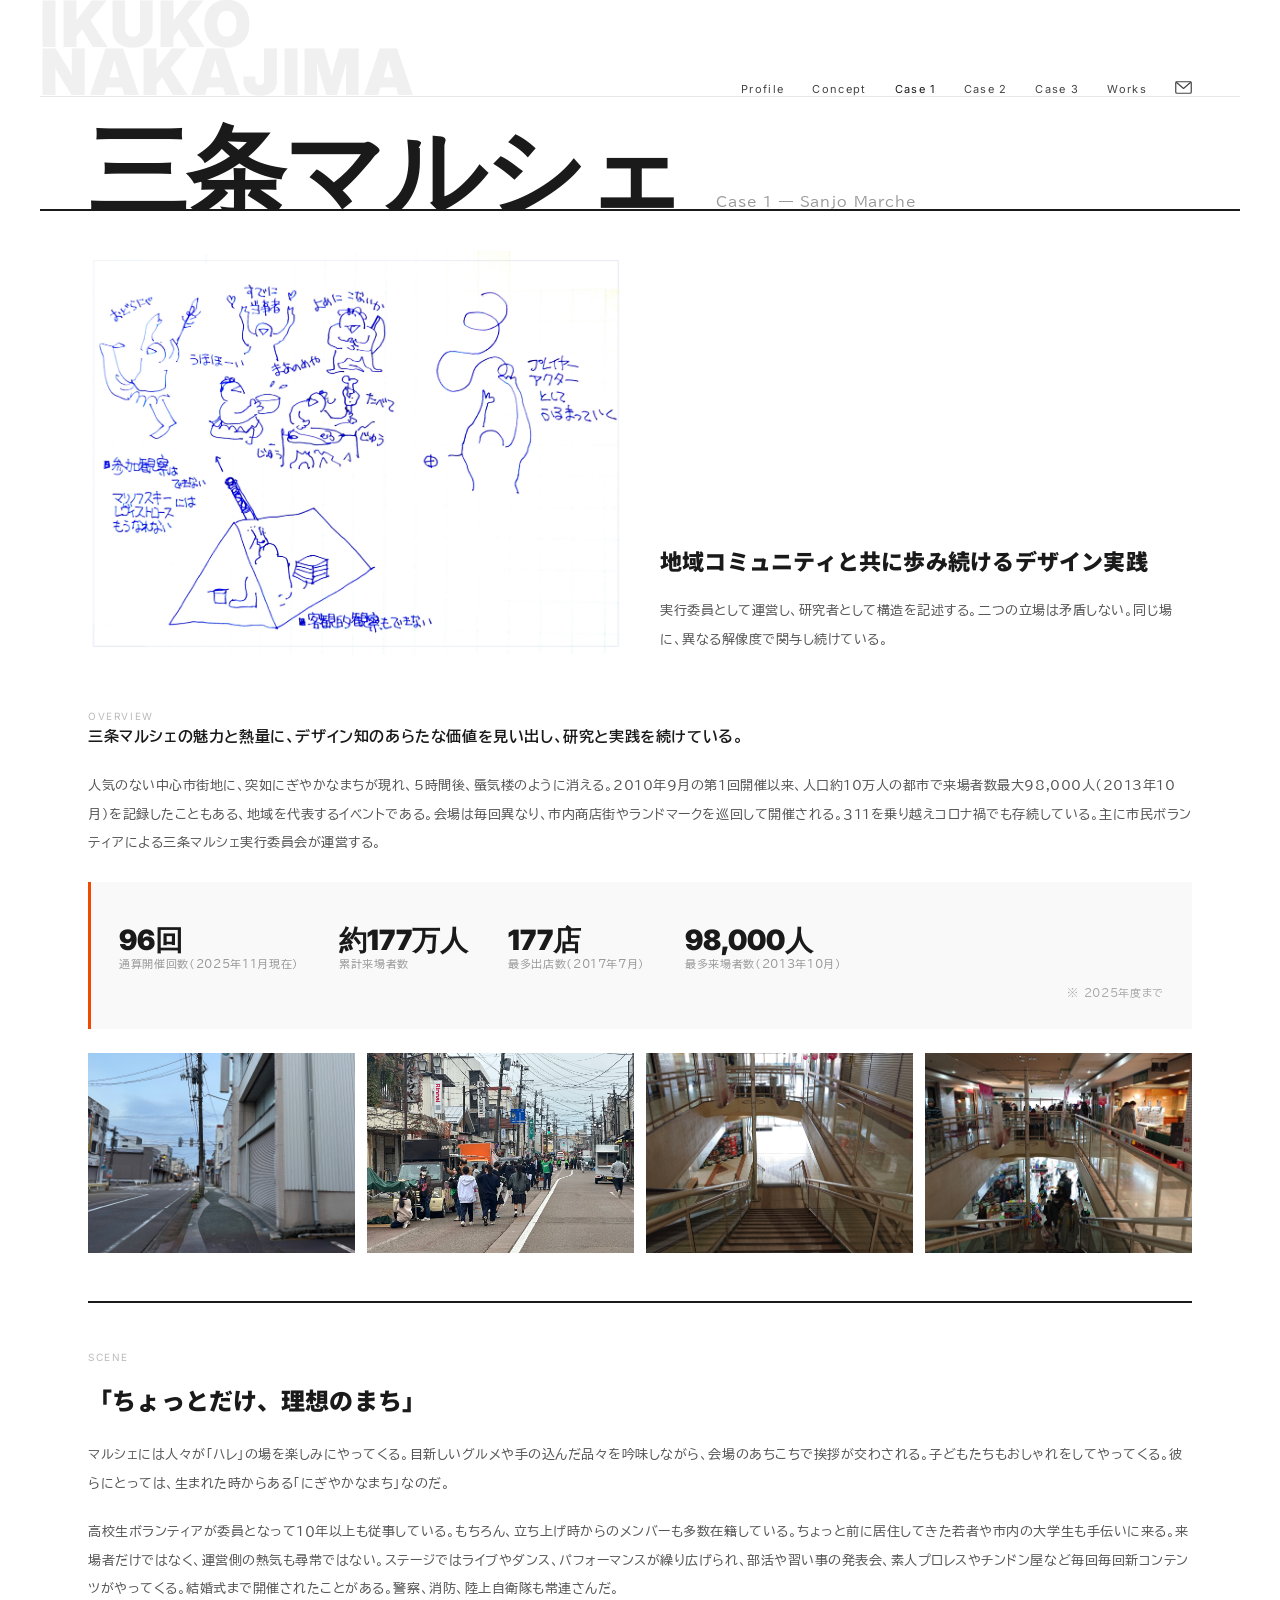
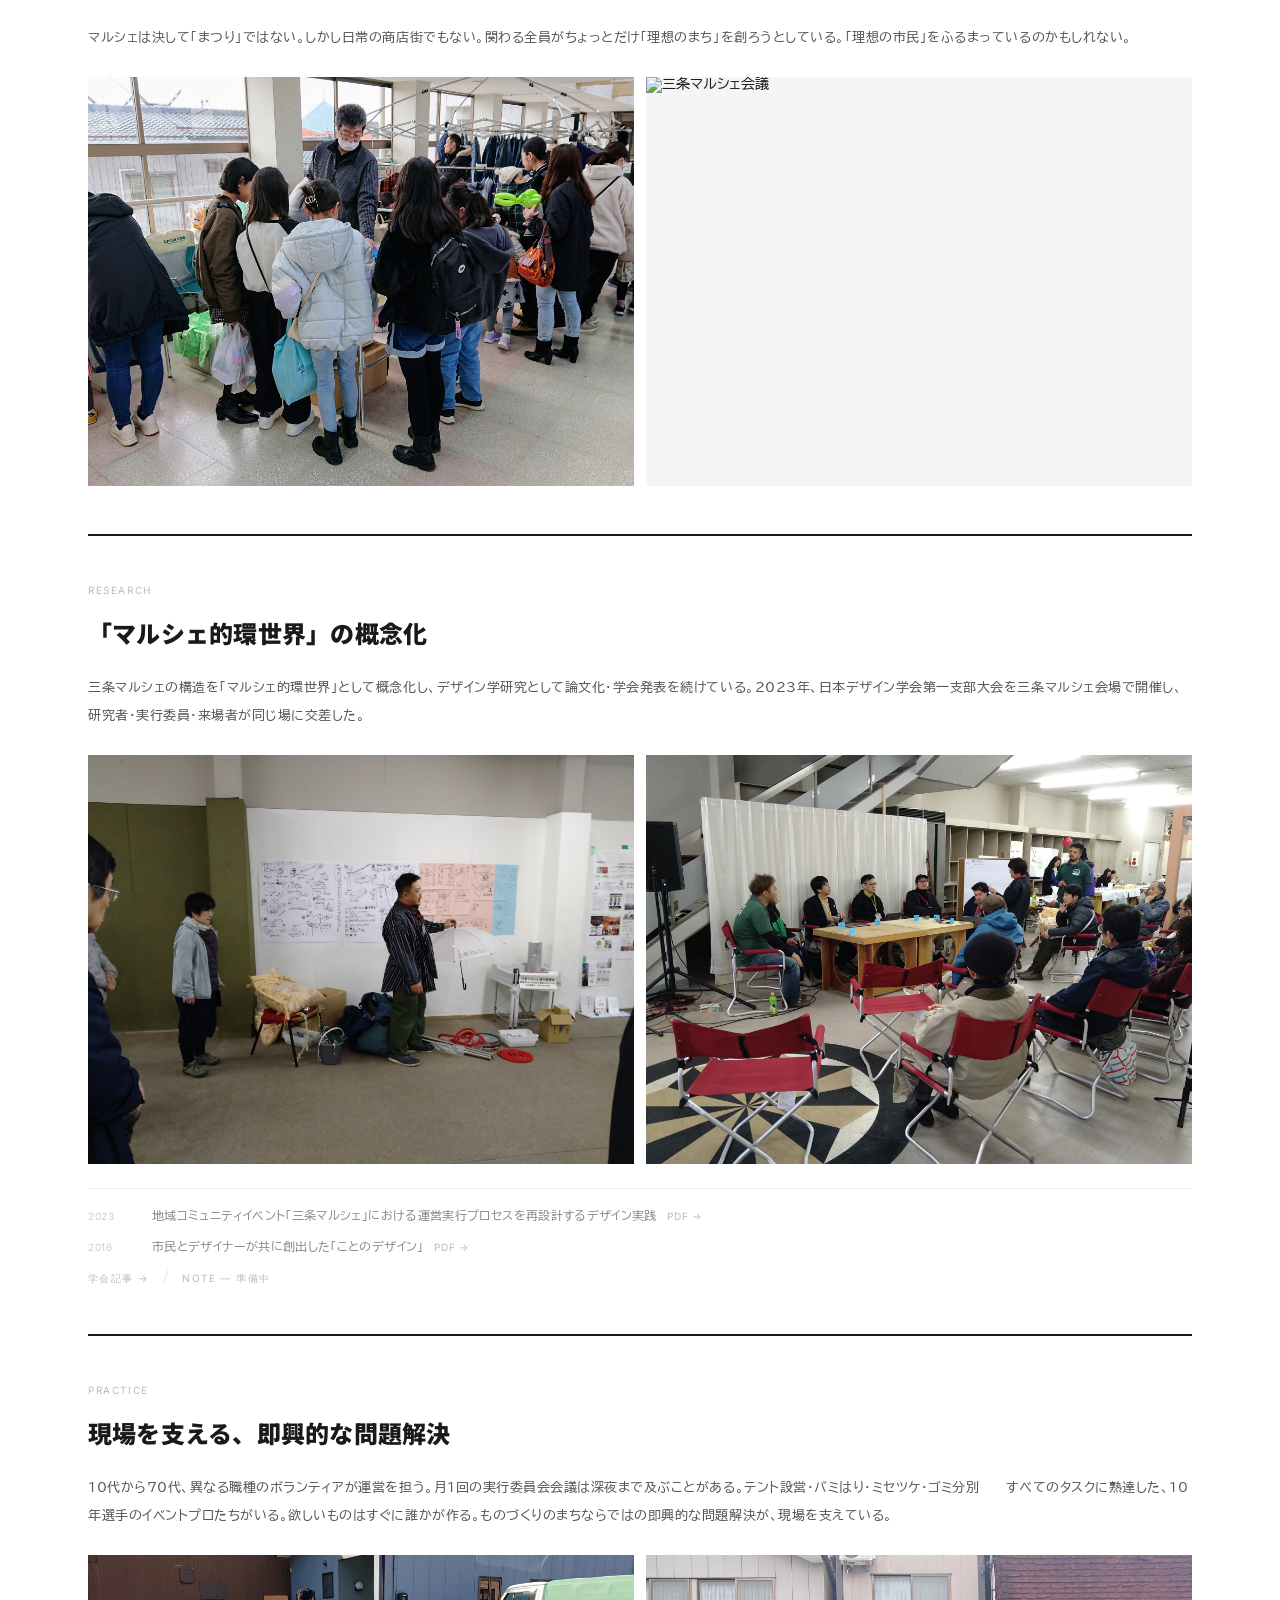
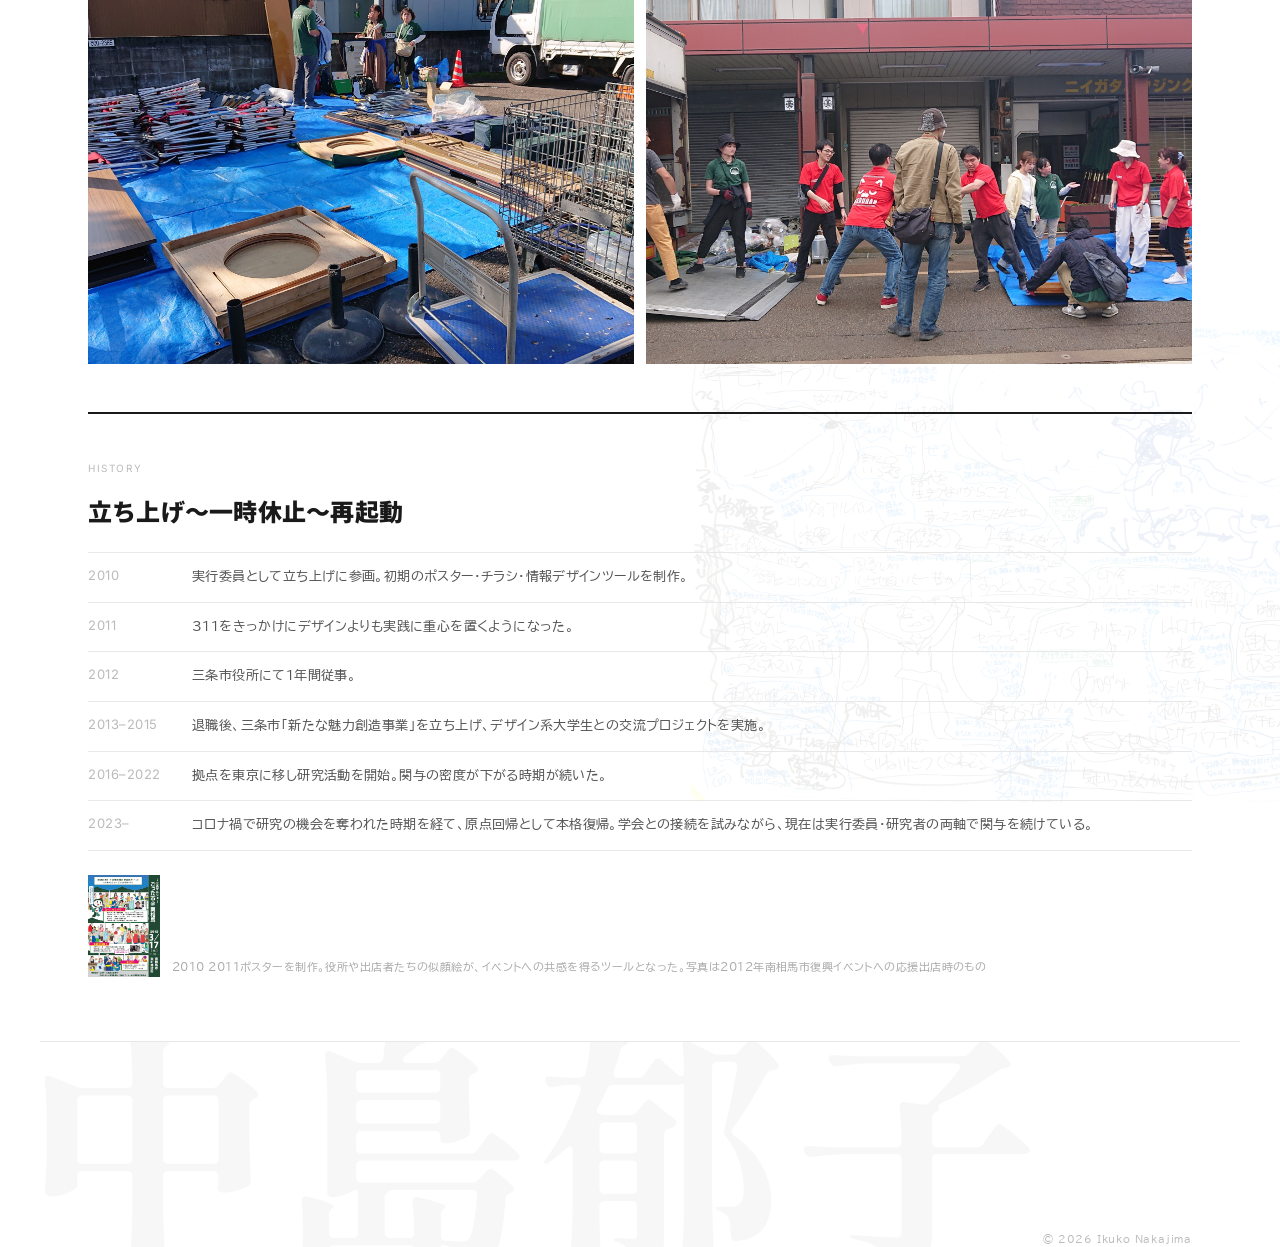
==== case1.html @ 6f0a86b4 "Add files via upload" ====
<!DOCTYPE html>
<html lang="ja">
<head>
<meta charset="UTF-8">
<meta name="viewport" content="width=device-width, initial-scale=1.0">
<title>Case 1 — 三条マルシェ — 中島郁子</title>
<meta name="description" content="Case 1: Sanjo Marche — Ikuko Nakajima's long-running design practice with a community market in Niigata, integrating practitioner involvement and academic research.">
<!-- Open Graph -->
<meta property="og:type" content="website">
<meta property="og:title" content="三条マルシェ — 中島郁子">
<meta property="og:description" content="地域コミュニティと共に歩み続けるデザイン実践">
<meta property="og:url" content="https://ikukonakajima.jp/case1">
<meta property="og:image" content="https://ikukonakajima.jp/key/IMG_0396.jpg">
<meta property="og:locale" content="ja_JP">
<!-- Twitter Card -->
<meta name="twitter:card" content="summary_large_image">
<meta name="twitter:title" content="三条マルシェ — 中島郁子">
<meta name="twitter:description" content="地域コミュニティと共に歩み続けるデザイン実践">
<meta name="twitter:image" content="https://ikukonakajima.jp/key/IMG_0396.jpg">
<link rel="icon" href="favicon.svg" type="image/svg+xml">
<link rel="icon" href="/favicon.ico" type="image/x-icon">
<link rel="preconnect" href="https://fonts.googleapis.com">
<link rel="preconnect" href="https://fonts.gstatic.com" crossorigin>
<link href="https://fonts.googleapis.com/css2?family=BIZ+UDPGothic:wght@400;700&family=Inter:wght@200;400;900&family=Noto+Sans+JP:wght@400;900&family=Shippori+Mincho+B1:wght@800&display=swap" rel="stylesheet">
<link rel="stylesheet" href="common.css?v=6">
<style>
/* Background sketch */
.bg-sketch {
  position: absolute;
  bottom: 10%;
  right: -4%;
  width: 50%;
  opacity: 0.08;
  pointer-events: none;
  mix-blend-mode: multiply;
  z-index: 0;
}

/* Content */
.page-body {
  padding: 40px 48px 64px 48px;
  position: relative;
  z-index: 1;
}

/* Illustration block */
.illust-wrap {
  display: grid;
  grid-template-columns: 1fr 1fr;
  gap: 40px;
  align-items: end;
  margin-bottom: 56px;
}
.illust-img { width: 100%; display: block; }
.illust-caption {
  font-family: 'BIZ UDPGothic', sans-serif;
  font-size: 13px;
  line-height: 2.2;
  color: #555;
  letter-spacing: 0.04em;
  padding-top: 8px;
}
.illust-caption em {
  display: block;
  font-style: normal;
  font-family: 'Noto Sans JP', sans-serif;
  font-size: clamp(18px, 2vw, 22px);
  font-weight: 900;
  color: #1a1a1a;
  letter-spacing: 0.01em;
  line-height: 1.5;
  margin-bottom: 20px;
}

/* Section head */
.section-head {
  font-family: 'Inter', sans-serif;
  font-size: 10px;
  font-weight: 400;
  letter-spacing: 0.16em;
  color: #bbb;
  text-transform: uppercase;
  padding: 48px 0 0 0;
  border-top: 2px solid #1a1a1a;
  margin-top: 48px;
}
.section-head:first-child {
  margin-top: 0;
  border-top: none;
  padding-top: 0;
}
.section-title {
  font-family: 'Noto Sans JP', sans-serif;
  font-size: clamp(18px, 2.2vw, 24px);
  font-weight: 900;
  letter-spacing: 0.01em;
  line-height: 1.4;
  margin-top: 20px;
  margin-bottom: 24px;
}
.section-desc {
  font-size: 13px;
  line-height: 2.2;
  color: #555;
  letter-spacing: 0.04em;
  margin-bottom: 20px;
}

/* Stats */
.stats-block {
  background: #f9f9f9;
  border-left: 3px solid var(--accent);
  padding: 24px 28px;
  margin: 24px 0;
}
.stats-block p {
  font-family: 'BIZ UDPGothic', sans-serif;
  font-size: 13px;
  line-height: 2.2;
  color: #444;
  letter-spacing: 0.03em;
}
.stats-nums {
  display: flex;
  gap: 40px;
  margin-top: 20px;
  flex-wrap: wrap;
}
.stat-item { ; }
.stat-num {
  font-family: 'Inter', sans-serif;
  font-size: 28px;
  font-weight: 900;
  color: #1a1a1a;
  line-height: 1;
}
.stat-label {
  font-size: 11px;
  color: #999;
  letter-spacing: 0.06em;
  margin-top: 4px;
}

/* Photo grid */
.photo-grid {
  display: grid;
  grid-template-columns: 1fr 1fr;
  gap: 12px;
  margin: 24px 0;
}
.photo-grid-3 {
  display: grid;
  grid-template-columns: 1fr 1fr 1fr;
  gap: 12px;
  margin: 24px 0;
}
.photo-grid-4 {
  display: grid;
  grid-template-columns: 1fr 1fr 1fr 1fr;
  gap: 12px;
  margin: 24px 0;
}
.photo-grid img,
.photo-grid-3 img,
.photo-grid-4 img {
  width: 100%;
  aspect-ratio: 4/3;
  object-fit: cover;
  display: block;
  background: #f5f5f5;
}
.photo-caption {
  font-size: 11px;
  color: #aaa;
  letter-spacing: 0.06em;
  margin-top: 8px;
  margin-bottom: 16px;
}

/* Timeline */
.timeline { margin-top: 24px; }
.timeline-item {
  display: grid;
  grid-template-columns: 140px 1fr;
  gap: 24px;
  border-top: 1px solid #e8e8e8;
  padding: 20px 0;
}
.timeline-item:last-child { border-bottom: 1px solid #e8e8e8; }
.timeline-label {
  font-family: 'Inter', sans-serif;
  font-size: 10px;
  font-weight: 400;
  letter-spacing: 0.1em;
  color: #bbb;
  text-transform: uppercase;
  padding-top: 2px;
  line-height: 1.6;
}
.timeline-label strong {
  display: block;
  font-family: 'Noto Sans JP', sans-serif;
  font-size: 13px;
  font-weight: 700;
  letter-spacing: 0.02em;
  color: #444;
  text-transform: none;
  margin-bottom: 4px;
}
.timeline-body {
  font-size: 13px;
  line-height: 2.2;
  color: #555;
  letter-spacing: 0.03em;
}

/* Coming soon note */
.coming-soon {
  font-family: 'Inter', sans-serif;
  font-size: 10px;
  letter-spacing: 0.14em;
  color: #bbb;
  text-transform: uppercase;
  margin-top: 20px;
  padding-top: 16px;
  border-top: 1px solid #f0f0f0;
}
</style>
</head>
<body>

<img class="bg-sketch" src="key/IMG_0177.jpeg" alt="">

<nav>
<button class="hamburger" aria-label="メニュー" onclick="toggleNav(this)"><span></span><span></span><span></span></button>
  <div class="nav-bottom">
    <a class="nav-logo" href="/">IKUKO<br>NAKAJIMA</a>
  </div>
  <div class="nav-top">
    <ul class="nav-links">
      <li><a href="outputs.html">Profile</a></li>
      <li><a href="concept.html">Concept</a></li>
      <li class="nav-case"><a href="case1.html" class="active">Case 1</a><span class="nav-case-ja">三条マルシェ</span></li>
      <li class="nav-case"><a href="case2.html">Case 2</a><span class="nav-case-ja">デザイン論</span></li>
      <li class="nav-case"><a href="documentation.html">Case 3</a><span class="nav-case-ja">ドキュメンテーション</span></li>
      <li class="nav-case"><a href="project.html">Works</a><span class="nav-case-ja">Works</span></li>
      <li><a href="contact.html" aria-label="お問い合わせ" style="display:flex;align-items:center;"><svg width="17" height="13" viewBox="0 0 17 13" fill="none" xmlns="http://www.w3.org/2000/svg"><rect x="0.75" y="0.75" width="15.5" height="11.5" rx="1.25" stroke="currentColor" stroke-width="1.2"/><polyline points="0.75,0.75 8.5,7.5 16.25,0.75" stroke="currentColor" stroke-width="1.2" stroke-linejoin="round" fill="none"/></svg></a></li>
    </ul>
  </div>
</nav>

<div class="page-header">
  <div class="page-header-en">三条マルシェ</div>
  <div class="page-header-ja">Case 1 — Sanjo Marche</div>
</div>

<div class="page-body">

  <!-- 1. Illustration -->
  <div class="illust-wrap">
    <img class="illust-img" src="key/DSC_1229_Original.JPG" alt="参与観察メモ手描きイラスト">
    <div class="illust-caption">
      <em>地域コミュニティと共に歩み続けるデザイン実践</em>
      実行委員として運営し、研究者として構造を記述する。二つの立場は矛盾しない。同じ場に、異なる解像度で関与し続けている。
    </div>
  </div>

  <div class="section-head" style="margin-top: 0; border-top: none; padding-top: 0;">Overview</div>
  <p class="section-desc" style="font-size: 15px; color: #1a1a1a; font-weight: 700; line-height: 2;">三条マルシェの魅力と熱量に、デザイン知のあらたな価値を見い出し、研究と実践を続けている。</p>

  <!-- 3. 概要・数値データ -->
  <p class="section-desc">人気のない中心市街地に、突如にぎやかなまちが現れ、5時間後、蜃気楼のように消える。2010年9月の第1回開催以来、人口約10万人の都市で来場者数最大98,000人（2013年10月）を記録したこともある、地域を代表するイベントである。会場は毎回異なり、市内商店街やランドマークを巡回して開催される。３１１を乗り越えコロナ禍でも存続している。主に市民ボランティアによる三条マルシェ実行委員会が運営する。</p>

  <div class="stats-block">
    <div class="stats-nums">
      <div class="stat-item">
        <div class="stat-num">96回</div>
        <div class="stat-label">通算開催回数（2025年11月現在）</div>
      </div>
      <div class="stat-item">
        <div class="stat-num">約177万人</div>
        <div class="stat-label">累計来場者数</div>
      </div>
      <div class="stat-item">
        <div class="stat-num">177店</div>
        <div class="stat-label">最多出店数（2017年7月）</div>
      </div>
      <div class="stat-item">
        <div class="stat-num">98,000人</div>
        <div class="stat-label">最多来場者数（2013年10月）</div>
      </div>
    </div>
    <p style="font-size:11px; color:#aaa; letter-spacing:0.06em; margin-top:12px; text-align:right;">※ 2025年度まで</p>
  </div>

  <!-- Photos row 1 -->
  <div class="photo-grid-4">
    <img src="marche/IMG_5832.jpeg" alt="三条マルシェの様子">
    <img src="marche/IMG_1241.jpg" alt="三条マルシェ会場">
    <img src="marche/DSC_3515.JPG" alt="三条マルシェ">
    <img src="marche/DSC_3391.JPG" alt="三条マルシェ会場の様子">
  </div>

  <!-- 4. 場の記述 -->
  <div class="section-head">Scene</div>
  <div class="section-title">「ちょっとだけ、理想のまち」</div>
  <p class="section-desc">マルシェには人々が「ハレ」の場を楽しみにやってくる。目新しいグルメや手の込んだ品々を吟味しながら、会場のあちこちで挨拶が交わされる。子どもたちもおしゃれをしてやってくる。彼らにとっては、生まれた時からある「にぎやかなまち」なのだ。</p>
  <p class="section-desc">高校生ボランティアが委員となって１０年以上も従事している。もちろん、立ち上げ時からのメンバーも多数在籍している。ちょっと前に居住してきた若者や市内の大学生も手伝いに来る。来場者だけではなく、運営側の熱気も尋常ではない。ステージではライブやダンス、パフォーマンスが繰り広げられ、部活や習い事の発表会、素人プロレスやチンドン屋など毎回毎回新コンテンツがやってくる。結婚式まで開催されたことがある。警察、消防、陸上自衛隊も常連さんだ。</p>
  <p class="section-desc">マルシェは決して「まつり」ではない。しかし日常の商店街でもない。関わる全員がちょっとだけ「理想のまち」を創ろうとしている。「理想の市民」をふるまっているのかもしれない。</p>

  <!-- Photos row 2 -->
  <div class="photo-grid">
    <img src="marche/DSC_3402.JPG" alt="三条マルシェの様子">
    <img src="marche/DSCF7409.JPG" alt="三条マルシェ会議">
  </div>

  <!-- 5. 環世界の考察 -->
  <div class="section-head">Research</div>
  <div class="section-title">「マルシェ的環世界」の概念化</div>
  <p class="section-desc">三条マルシェの構造を「マルシェ的環世界」として概念化し、デザイン学研究として論文化・学会発表を続けている。2023年、日本デザイン学会第一支部大会を三条マルシェ会場で開催し、研究者・実行委員・来場者が同じ場に交差した。</p>
  <div class="photo-grid">
    <img src="marche/DSC_0516.jpg" alt="日本デザイン学会第一支部大会">
    <img src="marche/DSC_0532.jpg" alt="学会の様子">
  </div>
  <div style="margin-top: 20px; border-top: 1px solid #f0f0f0; padding-top: 16px; display: flex; flex-direction: column; gap: 10px;">
    <div style="display: grid; grid-template-columns: 48px 1fr; gap: 16px; align-items: baseline;">
      <div style="font-family: 'Inter', sans-serif; font-size: 10px; color: #ccc; letter-spacing: 0.06em;">2023</div>
      <div style="font-size: 12px; color: #888; line-height: 1.7; letter-spacing: 0.03em;">地域コミュニティイベント「三条マルシェ」における運営実行プロセスを再設計するデザイン実践 <a href="https://www.jstage.jst.go.jp/article/jssd/70/0/70_218/_pdf/-char/en" target="_blank" style="font-family: 'Inter', sans-serif; font-size: 10px; color: #bbb; text-decoration: none; letter-spacing: 0.08em; margin-left: 6px;">PDF →</a></div>
    </div>
    <div style="display: grid; grid-template-columns: 48px 1fr; gap: 16px; align-items: baseline;">
      <div style="font-family: 'Inter', sans-serif; font-size: 10px; color: #ccc; letter-spacing: 0.06em;">2016</div>
      <div style="font-size: 12px; color: #888; line-height: 1.7; letter-spacing: 0.03em;">市民とデザイナーが共に創出した「ことのデザイン」 <a href="https://www.jstage.jst.go.jp/article/jssd/63/0/63_8/_article/-char/ja/" target="_blank" style="font-family: 'Inter', sans-serif; font-size: 10px; color: #bbb; text-decoration: none; letter-spacing: 0.08em; margin-left: 6px;">PDF →</a></div>
    </div>
    <div style="margin-top: 4px;">
      <a href="https://jssd.jp/11582" target="_blank" style="color: #bbb; text-decoration: none; letter-spacing: 0.14em; font-size: 10px; font-family: 'Inter', sans-serif; text-transform: uppercase;">学会記事 →</a>
      <span style="color: #ddd; margin: 0 8px;">/</span>
      <span style="font-family: 'Inter', sans-serif; font-size: 10px; letter-spacing: 0.14em; color: #bbb; text-transform: uppercase;">note — 準備中</span>
    </div>
  </div>

  <!-- 6. 実践のようす -->
  <div class="section-head">Practice</div>
  <div class="section-title">現場を支える、即興的な問題解決</div>
  <p class="section-desc">10代から70代、異なる職種のボランティアが運営を担う。月1回の実行委員会会議は深夜まで及ぶことがある。テント設営・バミはり・ミセツケ・ゴミ分別——すべてのタスクに熟達した、10年選手のイベントプロたちがいる。欲しいものはすぐに誰かが作る。ものづくりのまちならではの即興的な問題解決が、現場を支えている。</p>

  <div class="photo-grid">
    <img src="marche/DSC_2836.JPG" alt="マルシェ現場の様子">
    <img src="marche/DSC_4320.jpg" alt="マルシェ運営">
  </div>

  <!-- TODO: noteコンテンツ準備後に復活
  <p class="coming-soon">note — 準備中</p>
  -->

  <!-- 7. 立ち上げ〜一時休止〜再起動 -->
  <div class="section-head">History</div>
  <div class="section-title">立ち上げ〜一時休止〜再起動</div>

  <div style="margin-bottom: 24px;">
    <div style="display: grid; grid-template-columns: 80px 1fr; border-top: 1px solid #e8e8e8; padding: 12px 0; gap: 24px; align-items: start;">
      <div style="font-family: 'Inter', sans-serif; font-size: 13px; font-weight: 400; color: #bbb; letter-spacing: 0.04em; padding-top: 2px;">2010</div>
      <div style="font-size: 13px; line-height: 1.9; color: #555; letter-spacing: 0.03em;">実行委員として立ち上げに参画。初期のポスター・チラシ・情報デザインツールを制作。</div>
    </div>
    <div style="display: grid; grid-template-columns: 80px 1fr; border-top: 1px solid #e8e8e8; padding: 12px 0; gap: 24px; align-items: start;">
      <div style="font-family: 'Inter', sans-serif; font-size: 13px; font-weight: 400; color: #bbb; letter-spacing: 0.04em; padding-top: 2px;">2011</div>
      <div style="font-size: 13px; line-height: 1.9; color: #555; letter-spacing: 0.03em;">311をきっかけにデザインよりも実践に重心を置くようになった。</div>
    </div>
    <div style="display: grid; grid-template-columns: 80px 1fr; border-top: 1px solid #e8e8e8; padding: 12px 0; gap: 24px; align-items: start;">
      <div style="font-family: 'Inter', sans-serif; font-size: 13px; font-weight: 400; color: #bbb; letter-spacing: 0.04em; padding-top: 2px;">2012</div>
      <div style="font-size: 13px; line-height: 1.9; color: #555; letter-spacing: 0.03em;">三条市役所にて1年間従事。</div>
    </div>
    <div style="display: grid; grid-template-columns: 80px 1fr; border-top: 1px solid #e8e8e8; padding: 12px 0; gap: 24px; align-items: start;">
      <div style="font-family: 'Inter', sans-serif; font-size: 13px; font-weight: 400; color: #bbb; letter-spacing: 0.04em; padding-top: 2px;">2013–2015</div>
      <div style="font-size: 13px; line-height: 1.9; color: #555; letter-spacing: 0.03em;">退職後、三条市「新たな魅力創造事業」を立ち上げ、デザイン系大学生との交流プロジェクトを実施。</div>
    </div>
    <div style="display: grid; grid-template-columns: 80px 1fr; border-top: 1px solid #e8e8e8; padding: 12px 0; gap: 24px; align-items: start;">
      <div style="font-family: 'Inter', sans-serif; font-size: 13px; font-weight: 400; color: #bbb; letter-spacing: 0.04em; padding-top: 2px;">2016–2022</div>
      <div style="font-size: 13px; line-height: 1.9; color: #555; letter-spacing: 0.03em;">拠点を東京に移し研究活動を開始。関与の密度が下がる時期が続いた。</div>
    </div>
    <div style="display: grid; grid-template-columns: 80px 1fr; border-top: 1px solid #e8e8e8; border-bottom: 1px solid #e8e8e8; padding: 12px 0; gap: 24px; align-items: start;">
      <div style="font-family: 'Inter', sans-serif; font-size: 13px; font-weight: 400; color: #bbb; letter-spacing: 0.04em; padding-top: 2px;">2023–</div>
      <div style="font-size: 13px; line-height: 1.9; color: #555; letter-spacing: 0.03em;">コロナ禍で研究の機会を奪われた時期を経て、原点回帰として本格復帰。学会との接続を試みながら、現在は実行委員・研究者の両軸で関与を続けている。</div>
    </div>
  </div>
  <div style="margin-top: 8px; display: flex; gap: 12px; align-items: flex-end;">
    <img src="marche/0307_南相馬マルシェB5.jpg" style="width: 72px; flex-shrink: 0; display: block; cursor: zoom-in;" onclick="document.getElementById('poster-modal').style.display='flex'">
    <p style="font-size: 11px; color: #aaa; letter-spacing: 0.04em; line-height: 1.8;">2010_2011ポスターを制作。役所や出店者たちの似顔絵が、イベントへの共感を得るツールとなった。写真は2012年南相馬市復興イベントへの応援出店時のもの</p>
  </div>

  <div id="poster-modal" style="display:none; position:fixed; inset:0; background:rgba(0,0,0,0.75); z-index:1000; align-items:center; justify-content:center; cursor:zoom-out;" onclick="this.style.display='none'">
    <img src="marche/0307_南相馬マルシェB5.jpg" style="max-height:90vh; max-width:90vw; display:block;">
  </div>

  <!-- TODO: noteコンテンツ準備後に復活
  <p class="coming-soon">note — 準備中</p>
  -->

</div>

<footer>
  <div class="footer-name">中島郁子</div>
  <div class="footer-copy">© 2026 Ikuko Nakajima</div>
</footer>


<script>
function toggleNav(btn) {
  btn.classList.toggle('active');
  document.querySelector('.nav-top').classList.toggle('open');
}
</script>

</body>
</html>
---- common.css ----
/* ============================================================
   common.css — ikukonakajima.jp 共通スタイル
   全ページで共有。ページ固有のスタイルは各HTMLの<style>に記述。
   ============================================================ */

/* Reset */
*, *::before, *::after {
  box-sizing: border-box;
  margin: 0;
  padding: 0;
}

/* Variables */
:root {
  --accent: #f04a00;
}

/* Base */
html, body {
  overflow-x: hidden;
  max-width: 100%;
}
body {
  font-family: 'BIZ UDPGothic', sans-serif;
  background: #fff;
  color: #1a1a1a;
  font-size: 14px;
  margin: 0;
  position: relative;
}

/* コンテンツ幅制限（bodyではなく各コンテナに適用） */
.page-wrap,
nav,
.page-header,
.page-body,
.concept-body,
.contact-body,
.outputs-list,
footer {
  max-width: 1200px;
  margin-left: auto;
  margin-right: auto;
}

/* ============================================================
   Nav
   ============================================================ */
nav {
  padding: 0 48px 0 0;
  display: flex;
  justify-content: space-between;
  align-items: flex-end;
  border-bottom: 1px solid #e8e8e8;
}
.nav-top {
  display: flex;
  align-items: flex-end;
}
.nav-bottom {
  padding: 0;
}
.nav-logo {
  font-family: 'Inter', sans-serif;
  font-size: clamp(32px, 5vw, 64px);
  font-weight: 900;
  letter-spacing: 0.04em;
  color: rgba(0,0,0,0.06);
  text-decoration: none;
  line-height: 0.75;
  display: block;
}
.nav-links {
  display: flex;
  gap: 28px;
  list-style: none;
}
.nav-links a {
  font-family: 'Inter', sans-serif;
  font-size: 11px;
  font-weight: 400;
  letter-spacing: 0.12em;
  color: #444;
  text-decoration: none;
  white-space: nowrap;
}
.nav-links a:hover {
  color: var(--accent);
}
.nav-links a.active {
  color: #1a1a1a;
}
.nav-case {
  position: relative;
}
.nav-case-ja {
  position: absolute;
  top: 100%;
  left: 50%;
  transform: translateX(-50%);
  font-family: 'BIZ UDPGothic', sans-serif;
  font-size: 10px;
  color: #888;
  white-space: nowrap;
  padding-top: 6px;
  opacity: 0;
  pointer-events: none;
  transition: opacity 0.15s;
  letter-spacing: 0.06em;
}
.nav-case:hover .nav-case-ja {
  opacity: 1;
}
.nav-lang {
  border: 1px solid #ccc;
  padding: 2px 7px;
  border-radius: 2px;
  font-size: 10px !important;
  color: #999 !important;
  letter-spacing: 0.1em;
}

/* Dropdown */
.nav-item {
  position: relative;
}
.nav-dropdown {
  display: none;
  position: absolute;
  top: 100%;
  right: 0;
  padding-top: 12px;
  z-index: 100;
}
.nav-item:hover .nav-dropdown {
  display: block;
}
.nav-dropdown ul {
  list-style: none;
  background: #fff;
  border: 1px solid #e8e8e8;
  padding: 12px 0;
  min-width: 160px;
}
.nav-dropdown ul li a {
  display: block;
  padding: 6px 20px;
  font-family: 'Inter', sans-serif;
  font-size: 10px;
  font-weight: 200;
  letter-spacing: 0.1em;
  color: #888;
  text-decoration: none;
  white-space: nowrap;
}
.nav-dropdown ul li a:hover {
  color: var(--accent);
}

/* ============================================================
   Page header（index以外の全サブページ共通）
   ============================================================ */
.page-header {
  padding: 24px 48px 0 48px;
  overflow: hidden;
  border-bottom: 2px solid #1a1a1a;
  display: flex;
  align-items: baseline;
  gap: 32px;
}
.page-header-en {
  font-family: 'Inter', sans-serif;
  font-size: clamp(48px, 8vw, 100px);
  font-weight: 900;
  letter-spacing: -0.02em;
  line-height: 1;
  color: #1a1a1a;
  margin-bottom: -0.14em;
}
.page-header-ja {
  font-size: 14px;
  font-weight: 400;
  color: #999;
  letter-spacing: 0.06em;
}

/* ============================================================
   Footer
   ============================================================ */
footer {
  border-top: 1px solid #e8e8e8;
  padding: 0;
  position: relative;
  overflow: hidden;
  line-height: 1;
}
.footer-name {
  padding-left: 0;
  margin-left: -0.08em;
  font-family: 'Shippori Mincho B1', serif;
  font-size: clamp(80px, 20vw, 280px);
  font-weight: 800;
  color: rgba(0,0,0,0.03);
  display: block;
  white-space: nowrap;
  line-height: 0.85;
  pointer-events: none;
  margin-top: -0.05em;
  max-width: 100%;
  overflow: hidden;
}
.footer-copy {
  font-family: 'BIZ UDPGothic', sans-serif;
  font-size: 10px;
  font-weight: 400;
  color: #bbb;
  letter-spacing: 0.08em;
  position: absolute;
  right: 48px;
  bottom: 0.3em;
}

/* ============================================================
   Hamburger
   ============================================================ */
.hamburger {
  display: none;
  flex-direction: column;
  gap: 5px;
  cursor: pointer;
  position: absolute;
  top: 50%;
  right: 16px;
  transform: translateY(-50%);
  padding: 8px;
  z-index: 200;
  background: none;
  border: none;
}
.hamburger span {
  display: block;
  width: 22px;
  height: 1.5px;
  background: #888;
  transition: all 0.25s;
}
.hamburger.active span:nth-child(1) {
  transform: translateY(6.5px) rotate(45deg);
}
.hamburger.active span:nth-child(2) {
  opacity: 0;
}
.hamburger.active span:nth-child(3) {
  transform: translateY(-6.5px) rotate(-45deg);
}

/* ============================================================
   Responsive — 共通
   ============================================================ */
@media (max-width: 768px) {

  /* Hamburger */
  .hamburger { display: flex; }

  /* Nav */
  nav {
    flex-direction: column;
    align-items: flex-start;
    padding: 0 !important;
    position: relative;
  }
  .nav-bottom { width: 100%; padding: 0 !important; }
  .nav-logo { padding: 10px 16px !important; display: block; }

  .nav-top {
    display: none;
    width: 100%;
    background: #fff;
    border-top: 1px solid #e8e8e8;
  }
  .nav-top.open { display: flex; }

  .nav-links {
    flex-direction: column;
    gap: 0;
    padding: 4px 16px 16px;
    width: 100%;
  }
  .nav-links > li { border-bottom: 1px solid #f5f5f5; }
  .nav-links a { display: block; padding: 11px 0; white-space: normal; }

  .nav-item .nav-dropdown {
    position: static;
    display: block !important;
    padding-top: 0;
  }
  .nav-item .nav-dropdown ul {
    border: none;
    background: #fafafa;
    padding: 0 0 8px 16px;
    min-width: unset;
  }
  .nav-item .nav-dropdown ul li a { padding: 8px 0; font-size: 11px; }

  /* Page header */
  .page-header { padding: 24px 16px 20px !important; flex-wrap: wrap; gap: 8px; }

  /* Content areas — 各ページの主コンテナ */
  .concept-body,
  .page-body,
  .contact-body,
  .outputs-list { padding: 24px 16px 40px !important; }

  /* Index — Hero */
  .hero-img-wrap { padding: 16px !important; }
  .hero-text { grid-template-columns: 1fr !important; }
  .hero-catchcopy { padding: 20px 16px 12px !important; }
  .hero-right { padding: 12px 16px 24px !important; max-width: 100%; }

  /* Index — Pages grid */
  .pages-grid { grid-template-columns: 1fr !important; }
  .page-card { padding: 24px 16px !important; border-right: 1px solid #e8e8e8 !important; }

  /* Case pages */
  .illust-wrap { grid-template-columns: 1fr !important; gap: 20px; }
  .photo-grid { grid-template-columns: 1fr !important; }
  .photo-grid-3 { grid-template-columns: 1fr 1fr !important; }

  /* Concept */
  .three-item { grid-template-columns: 40px 1fr !important; gap: 12px; }
  .notes { padding-left: 52px !important; }

  /* Profile */
  .profile-wrap { grid-template-columns: 1fr !important; padding: 32px 16px 48px !important; gap: 28px; }

  /* Outputs / career */
  .career-item { grid-template-columns: 48px 1fr !important; gap: 12px; }
  .year-block { grid-template-columns: 1fr !important; gap: 8px; }
  .year-label { font-size: 20px !important; }

  /* Documentation */
  .doc-block { grid-template-columns: 1fr !important; gap: 20px; }
  .doc-cards-grid { grid-template-columns: 1fr !important; }
  .doc-thumb { max-width: 100%; }

  /* Background sketch */
  .bg-sketch { display: none; }

  /* Footer */
  .footer-copy { right: 16px !important; }
}
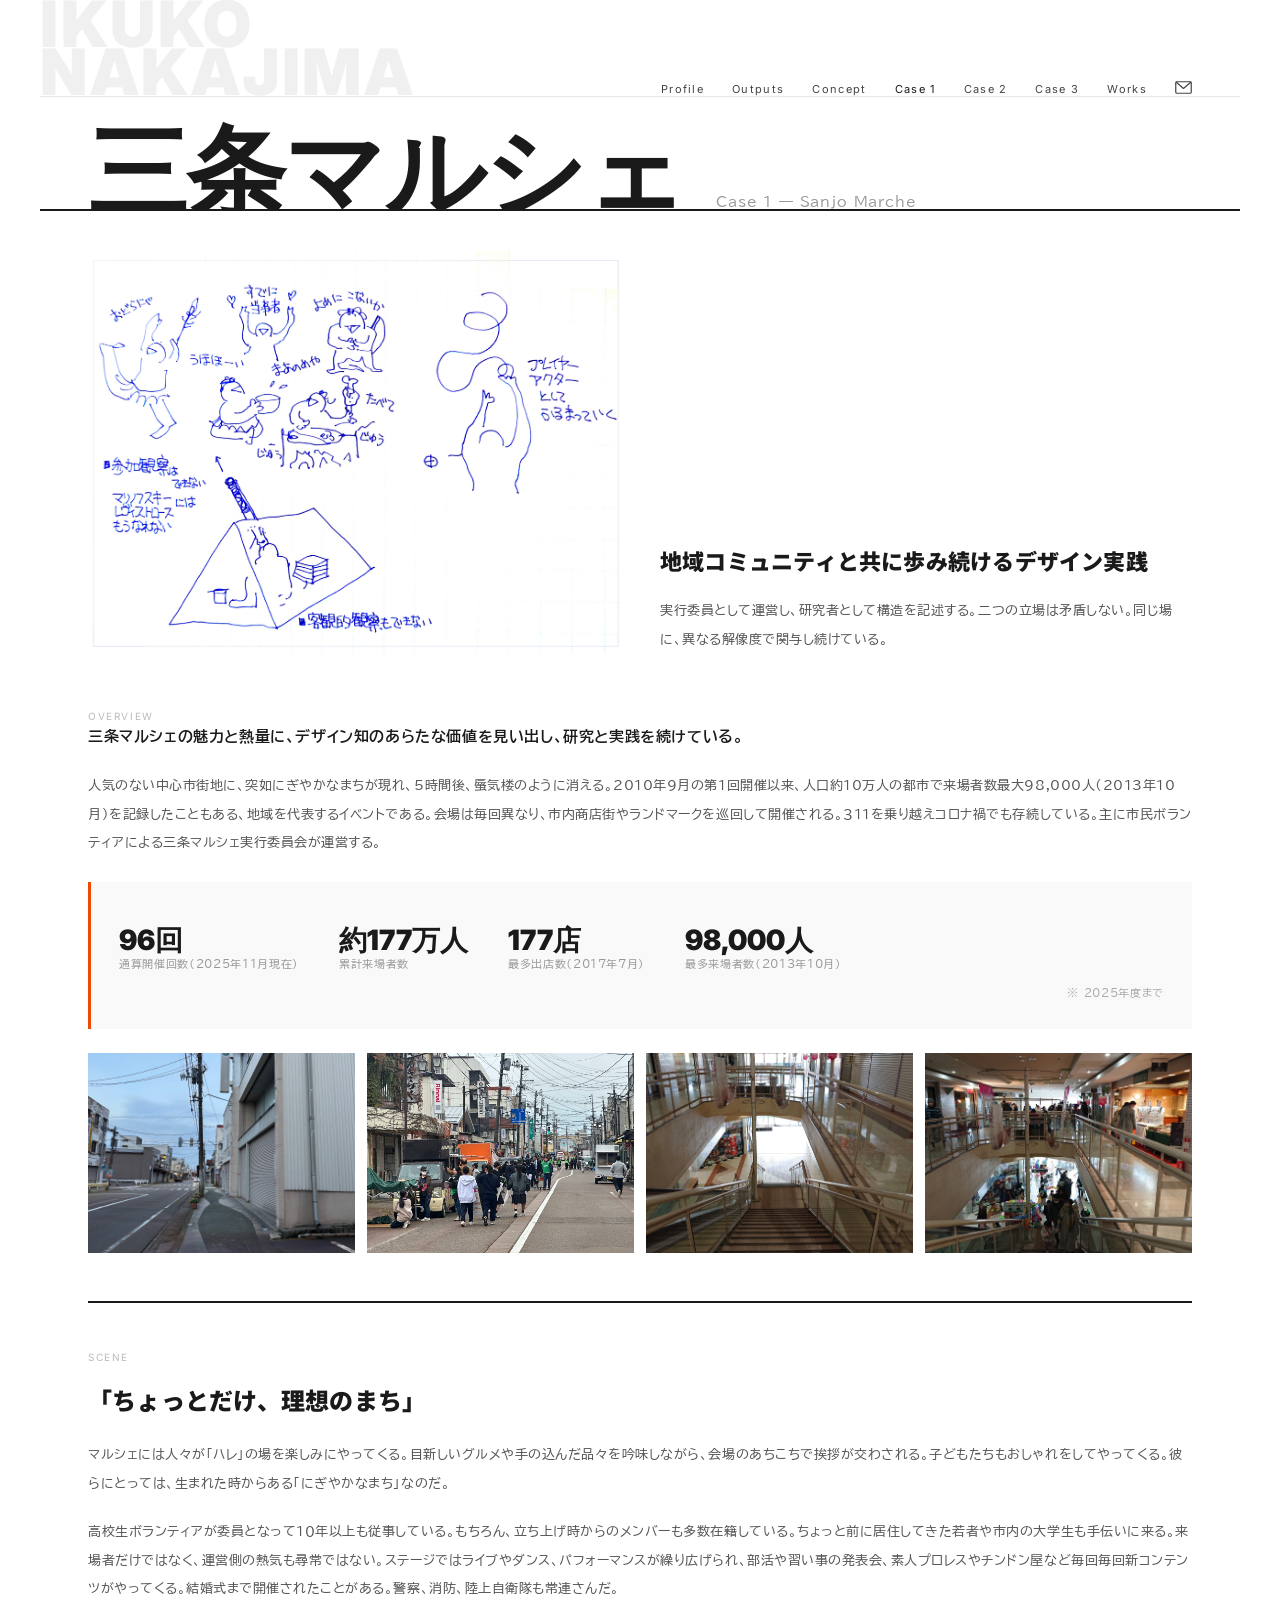
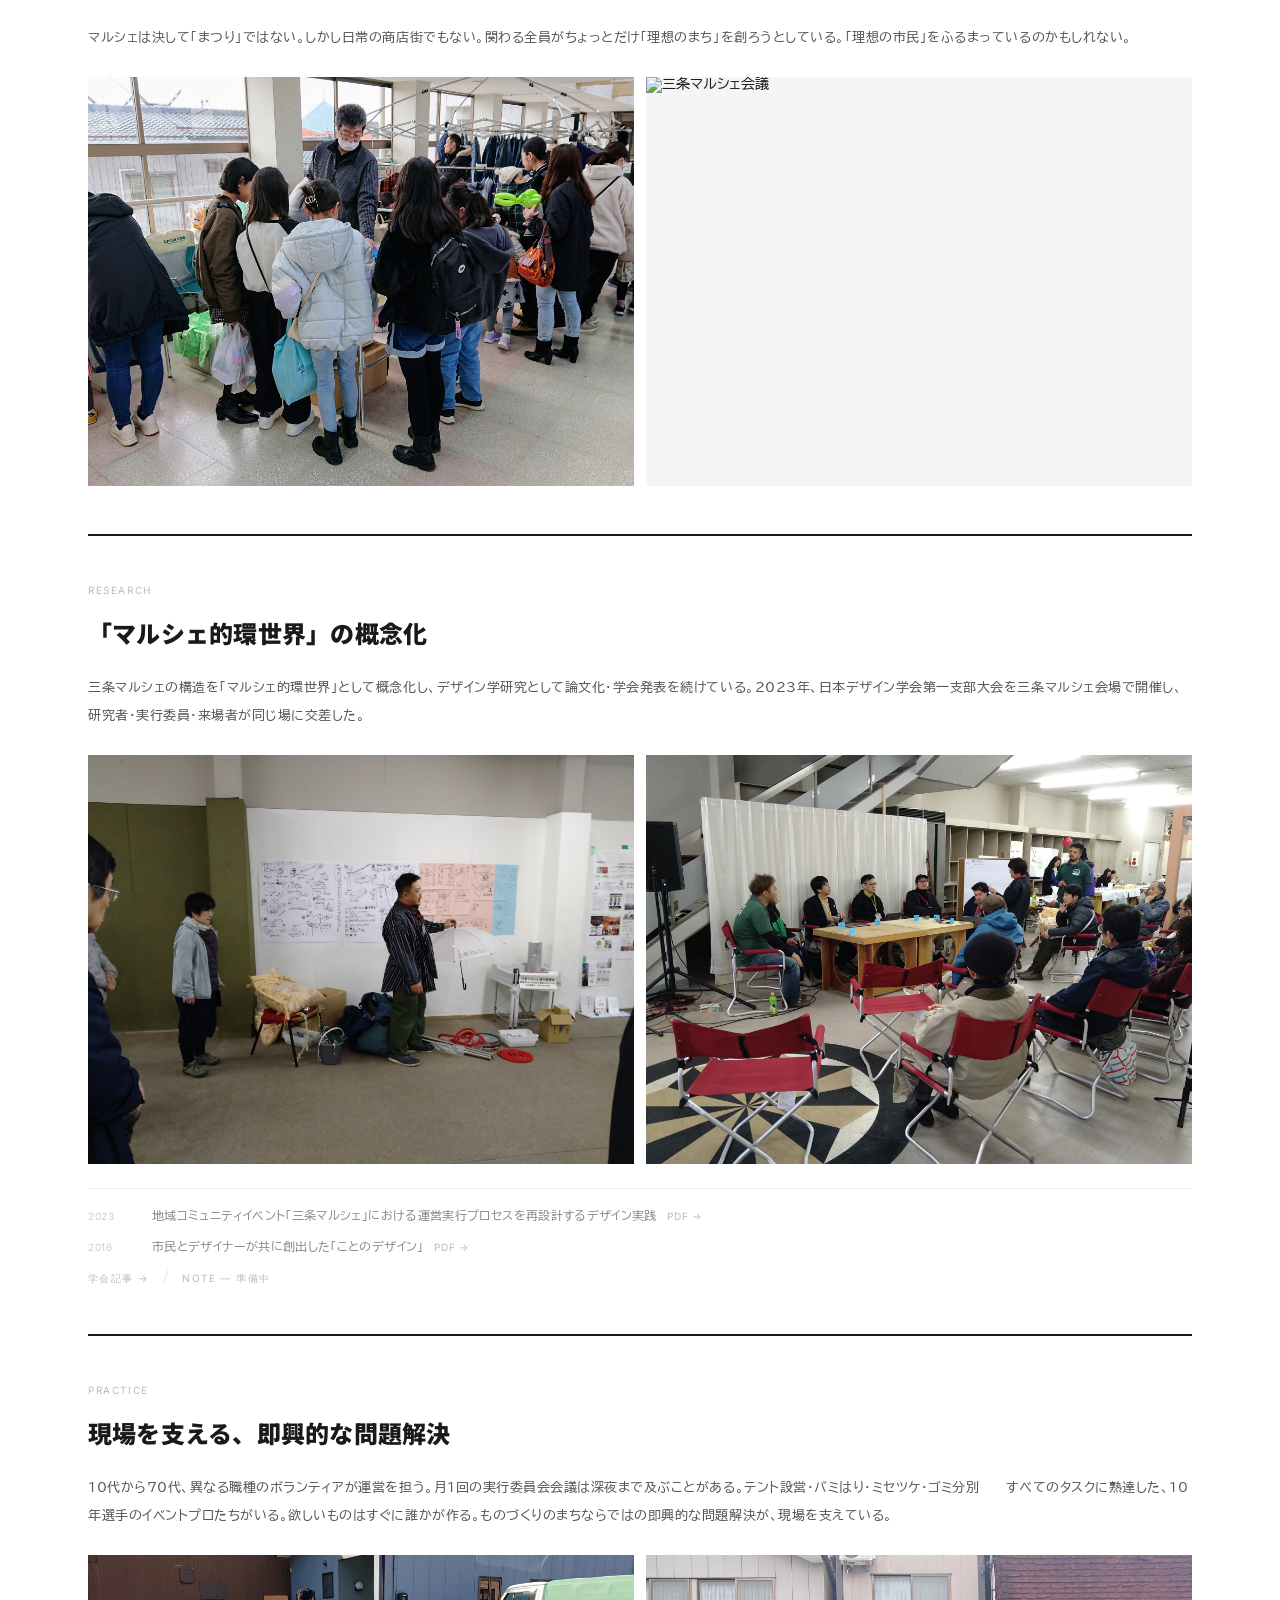
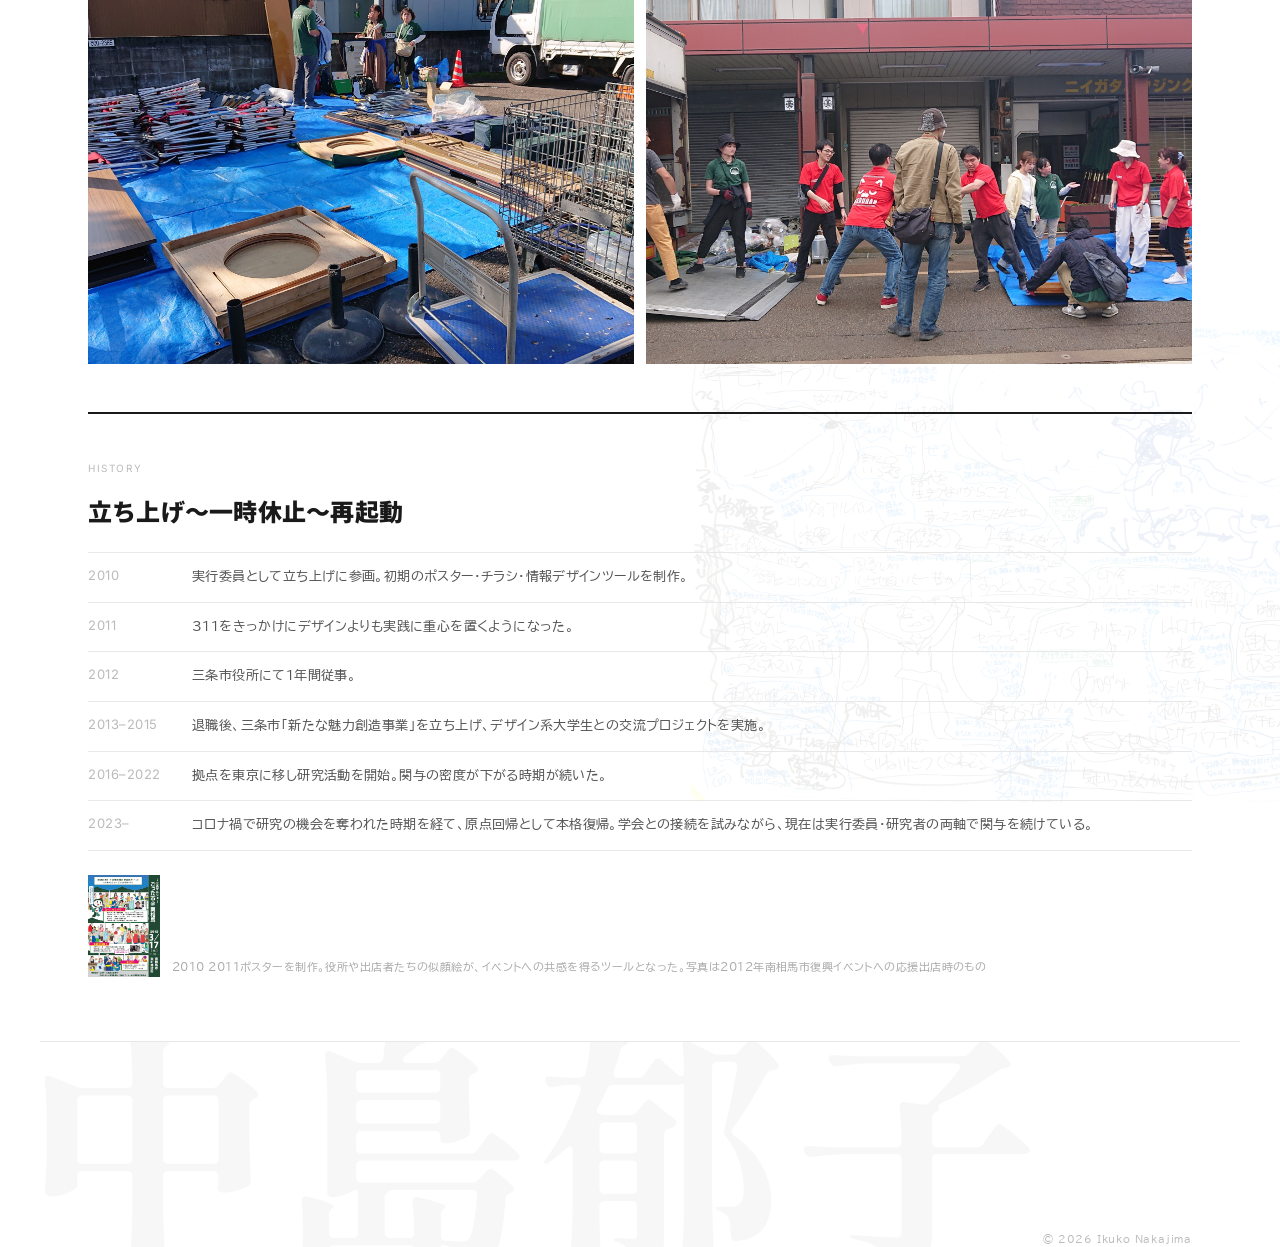
==== commit 506800ab: "Add files via upload" ====
--- a/case1.html
+++ b/case1.html
@@ -22,7 +22,7 @@
 <link rel="preconnect" href="https://fonts.googleapis.com">
 <link rel="preconnect" href="https://fonts.gstatic.com" crossorigin>
 <link href="https://fonts.googleapis.com/css2?family=BIZ+UDPGothic:wght@400;700&family=Inter:wght@200;400;900&family=Noto+Sans+JP:wght@400;900&family=Shippori+Mincho+B1:wght@800&display=swap" rel="stylesheet">
-<link rel="stylesheet" href="common.css?v=6">
+<link rel="stylesheet" href="common2.css">
 <style>
 /* Background sketch */
 .bg-sketch {
@@ -239,6 +239,7 @@
   <div class="nav-top">
     <ul class="nav-links">
       <li><a href="outputs.html">Profile</a></li>
+      <li><a href="outputs.html#outputs">Outputs</a></li>
       <li><a href="concept.html">Concept</a></li>
       <li class="nav-case"><a href="case1.html" class="active">Case 1</a><span class="nav-case-ja">三条マルシェ</span></li>
       <li class="nav-case"><a href="case2.html">Case 2</a><span class="nav-case-ja">デザイン論</span></li>
--- a/common2.css
+++ b/common2.css
@@ -0,0 +1,351 @@
+/* ============================================================
+   common.css — ikukonakajima.jp 共通スタイル
+   全ページで共有。ページ固有のスタイルは各HTMLの<style>に記述。
+   ============================================================ */
+
+/* Reset */
+*, *::before, *::after {
+  box-sizing: border-box;
+  margin: 0;
+  padding: 0;
+}
+
+/* Variables */
+:root {
+  --accent: #f04a00;
+}
+
+/* Base */
+html, body {
+  overflow-x: hidden;
+  max-width: 100%;
+}
+body {
+  font-family: 'BIZ UDPGothic', sans-serif;
+  background: #fff;
+  color: #1a1a1a;
+  font-size: 14px;
+  margin: 0;
+  position: relative;
+}
+
+/* コンテンツ幅制限（bodyではなく各コンテナに適用） */
+.page-wrap,
+nav,
+.page-header,
+.page-body,
+.concept-body,
+.contact-body,
+.outputs-list,
+footer {
+  max-width: 1200px;
+  margin-left: auto;
+  margin-right: auto;
+}
+
+/* ============================================================
+   Nav
+   ============================================================ */
+nav {
+  padding: 0 48px 0 0;
+  display: flex;
+  justify-content: space-between;
+  align-items: flex-end;
+  border-bottom: 1px solid #e8e8e8;
+}
+.nav-top {
+  display: flex;
+  align-items: flex-end;
+}
+.nav-bottom {
+  padding: 0;
+}
+.nav-logo {
+  font-family: 'Inter', sans-serif;
+  font-size: clamp(32px, 5vw, 64px);
+  font-weight: 900;
+  letter-spacing: 0.04em;
+  color: rgba(0,0,0,0.06);
+  text-decoration: none;
+  line-height: 0.75;
+  display: block;
+}
+.nav-links {
+  display: flex;
+  gap: 28px;
+  list-style: none;
+}
+.nav-links a {
+  font-family: 'Inter', sans-serif;
+  font-size: 11px;
+  font-weight: 400;
+  letter-spacing: 0.12em;
+  color: #444;
+  text-decoration: none;
+  white-space: nowrap;
+}
+.nav-links a:hover {
+  color: var(--accent);
+}
+.nav-links a.active {
+  color: #1a1a1a;
+}
+.nav-case {
+  position: relative;
+}
+.nav-case-ja {
+  position: absolute;
+  top: 100%;
+  left: 50%;
+  transform: translateX(-50%);
+  font-family: 'BIZ UDPGothic', sans-serif;
+  font-size: 10px;
+  color: #888;
+  white-space: nowrap;
+  padding-top: 6px;
+  opacity: 0;
+  pointer-events: none;
+  transition: opacity 0.15s;
+  letter-spacing: 0.06em;
+}
+.nav-case:hover .nav-case-ja {
+  opacity: 1;
+}
+.nav-lang {
+  border: 1px solid #ccc;
+  padding: 2px 7px;
+  border-radius: 2px;
+  font-size: 10px !important;
+  color: #999 !important;
+  letter-spacing: 0.1em;
+}
+
+/* Dropdown */
+.nav-item {
+  position: relative;
+}
+.nav-dropdown {
+  display: none;
+  position: absolute;
+  top: 100%;
+  right: 0;
+  padding-top: 12px;
+  z-index: 100;
+}
+.nav-item:hover .nav-dropdown {
+  display: block;
+}
+.nav-dropdown ul {
+  list-style: none;
+  background: #fff;
+  border: 1px solid #e8e8e8;
+  padding: 12px 0;
+  min-width: 160px;
+}
+.nav-dropdown ul li a {
+  display: block;
+  padding: 6px 20px;
+  font-family: 'Inter', sans-serif;
+  font-size: 10px;
+  font-weight: 200;
+  letter-spacing: 0.1em;
+  color: #888;
+  text-decoration: none;
+  white-space: nowrap;
+}
+.nav-dropdown ul li a:hover {
+  color: var(--accent);
+}
+
+/* ============================================================
+   Page header（index以外の全サブページ共通）
+   ============================================================ */
+.page-header {
+  padding: 24px 48px 0 48px;
+  overflow: hidden;
+  border-bottom: 2px solid #1a1a1a;
+  display: flex;
+  align-items: baseline;
+  gap: 32px;
+}
+.page-header-en {
+  font-family: 'Inter', sans-serif;
+  font-size: clamp(48px, 8vw, 100px);
+  font-weight: 900;
+  letter-spacing: -0.02em;
+  line-height: 1;
+  color: #1a1a1a;
+  margin-bottom: -0.14em;
+}
+.page-header-ja {
+  font-size: 14px;
+  font-weight: 400;
+  color: #999;
+  letter-spacing: 0.06em;
+}
+
+/* ============================================================
+   Footer
+   ============================================================ */
+footer {
+  border-top: 1px solid #e8e8e8;
+  padding: 0;
+  position: relative;
+  overflow: hidden;
+  line-height: 1;
+}
+.footer-name {
+  padding-left: 0;
+  margin-left: -0.08em;
+  font-family: 'Shippori Mincho B1', serif;
+  font-size: clamp(80px, 20vw, 280px);
+  font-weight: 800;
+  color: rgba(0,0,0,0.03);
+  display: block;
+  white-space: nowrap;
+  line-height: 0.85;
+  pointer-events: none;
+  margin-top: -0.05em;
+  max-width: 100%;
+  overflow: hidden;
+}
+.footer-copy {
+  font-family: 'BIZ UDPGothic', sans-serif;
+  font-size: 10px;
+  font-weight: 400;
+  color: #bbb;
+  letter-spacing: 0.08em;
+  position: absolute;
+  right: 48px;
+  bottom: 0.3em;
+}
+
+/* ============================================================
+   Hamburger
+   ============================================================ */
+.hamburger {
+  display: none;
+  flex-direction: column;
+  gap: 5px;
+  cursor: pointer;
+  position: absolute;
+  top: 50%;
+  right: 16px;
+  transform: translateY(-50%);
+  padding: 8px;
+  z-index: 200;
+  background: none;
+  border: none;
+}
+.hamburger span {
+  display: block;
+  width: 22px;
+  height: 1.5px;
+  background: #888;
+  transition: all 0.25s;
+}
+.hamburger.active span:nth-child(1) {
+  transform: translateY(6.5px) rotate(45deg);
+}
+.hamburger.active span:nth-child(2) {
+  opacity: 0;
+}
+.hamburger.active span:nth-child(3) {
+  transform: translateY(-6.5px) rotate(-45deg);
+}
+
+/* ============================================================
+   Responsive — 共通
+   ============================================================ */
+@media (max-width: 768px) {
+
+  /* Hamburger */
+  .hamburger { display: flex; }
+
+  /* Nav */
+  nav {
+    flex-direction: column;
+    align-items: flex-start;
+    padding: 0 !important;
+    position: relative;
+  }
+  .nav-bottom { width: 100%; padding: 0 !important; }
+  .nav-logo { padding: 10px 16px !important; display: block; }
+
+  .nav-top {
+    display: none;
+    width: 100%;
+    background: #fff;
+    border-top: 1px solid #e8e8e8;
+  }
+  .nav-top.open { display: flex; }
+
+  .nav-links {
+    flex-direction: column;
+    gap: 0;
+    padding: 4px 16px 16px;
+    width: 100%;
+  }
+  .nav-links > li { border-bottom: 1px solid #f5f5f5; }
+  .nav-links a { display: block; padding: 11px 0; white-space: normal; }
+
+  .nav-item .nav-dropdown {
+    position: static;
+    display: block !important;
+    padding-top: 0;
+  }
+  .nav-item .nav-dropdown ul {
+    border: none;
+    background: #fafafa;
+    padding: 0 0 8px 16px;
+    min-width: unset;
+  }
+  .nav-item .nav-dropdown ul li a { padding: 8px 0; font-size: 11px; }
+
+  /* Page header */
+  .page-header { padding: 24px 16px 20px !important; flex-wrap: wrap; gap: 8px; }
+
+  /* Content areas — 各ページの主コンテナ */
+  .concept-body,
+  .page-body,
+  .contact-body,
+  .outputs-list { padding: 24px 16px 40px !important; }
+
+  /* Index — Hero */
+  .hero-img-wrap { padding: 16px !important; }
+  .hero-text { grid-template-columns: 1fr !important; }
+  .hero-catchcopy { padding: 20px 16px 12px !important; }
+  .hero-right { padding: 12px 16px 24px !important; max-width: 100%; }
+
+  /* Index — Pages grid */
+  .pages-grid { grid-template-columns: 1fr !important; }
+  .page-card { padding: 24px 16px !important; border-right: 1px solid #e8e8e8 !important; }
+
+  /* Case pages */
+  .illust-wrap { grid-template-columns: 1fr !important; gap: 20px; }
+  .photo-grid { grid-template-columns: 1fr !important; }
+  .photo-grid-3 { grid-template-columns: 1fr 1fr !important; }
+
+  /* Concept */
+  .three-item { grid-template-columns: 40px 1fr !important; gap: 12px; }
+  .notes { padding-left: 52px !important; }
+
+  /* Profile */
+  .profile-wrap { grid-template-columns: 1fr !important; padding: 32px 16px 48px !important; gap: 28px; }
+
+  /* Outputs / career */
+  .career-item { grid-template-columns: 48px 1fr !important; gap: 12px; }
+  .year-block { grid-template-columns: 1fr !important; gap: 8px; }
+  .year-label { font-size: 20px !important; }
+
+  /* Documentation */
+  .doc-block { grid-template-columns: 1fr !important; gap: 20px; }
+  .doc-cards-grid { grid-template-columns: 1fr !important; }
+  .doc-thumb { max-width: 100%; }
+
+  /* Background sketch */
+  .bg-sketch { display: none; }
+
+  /* Footer */
+  .footer-copy { right: 16px !important; }
+}
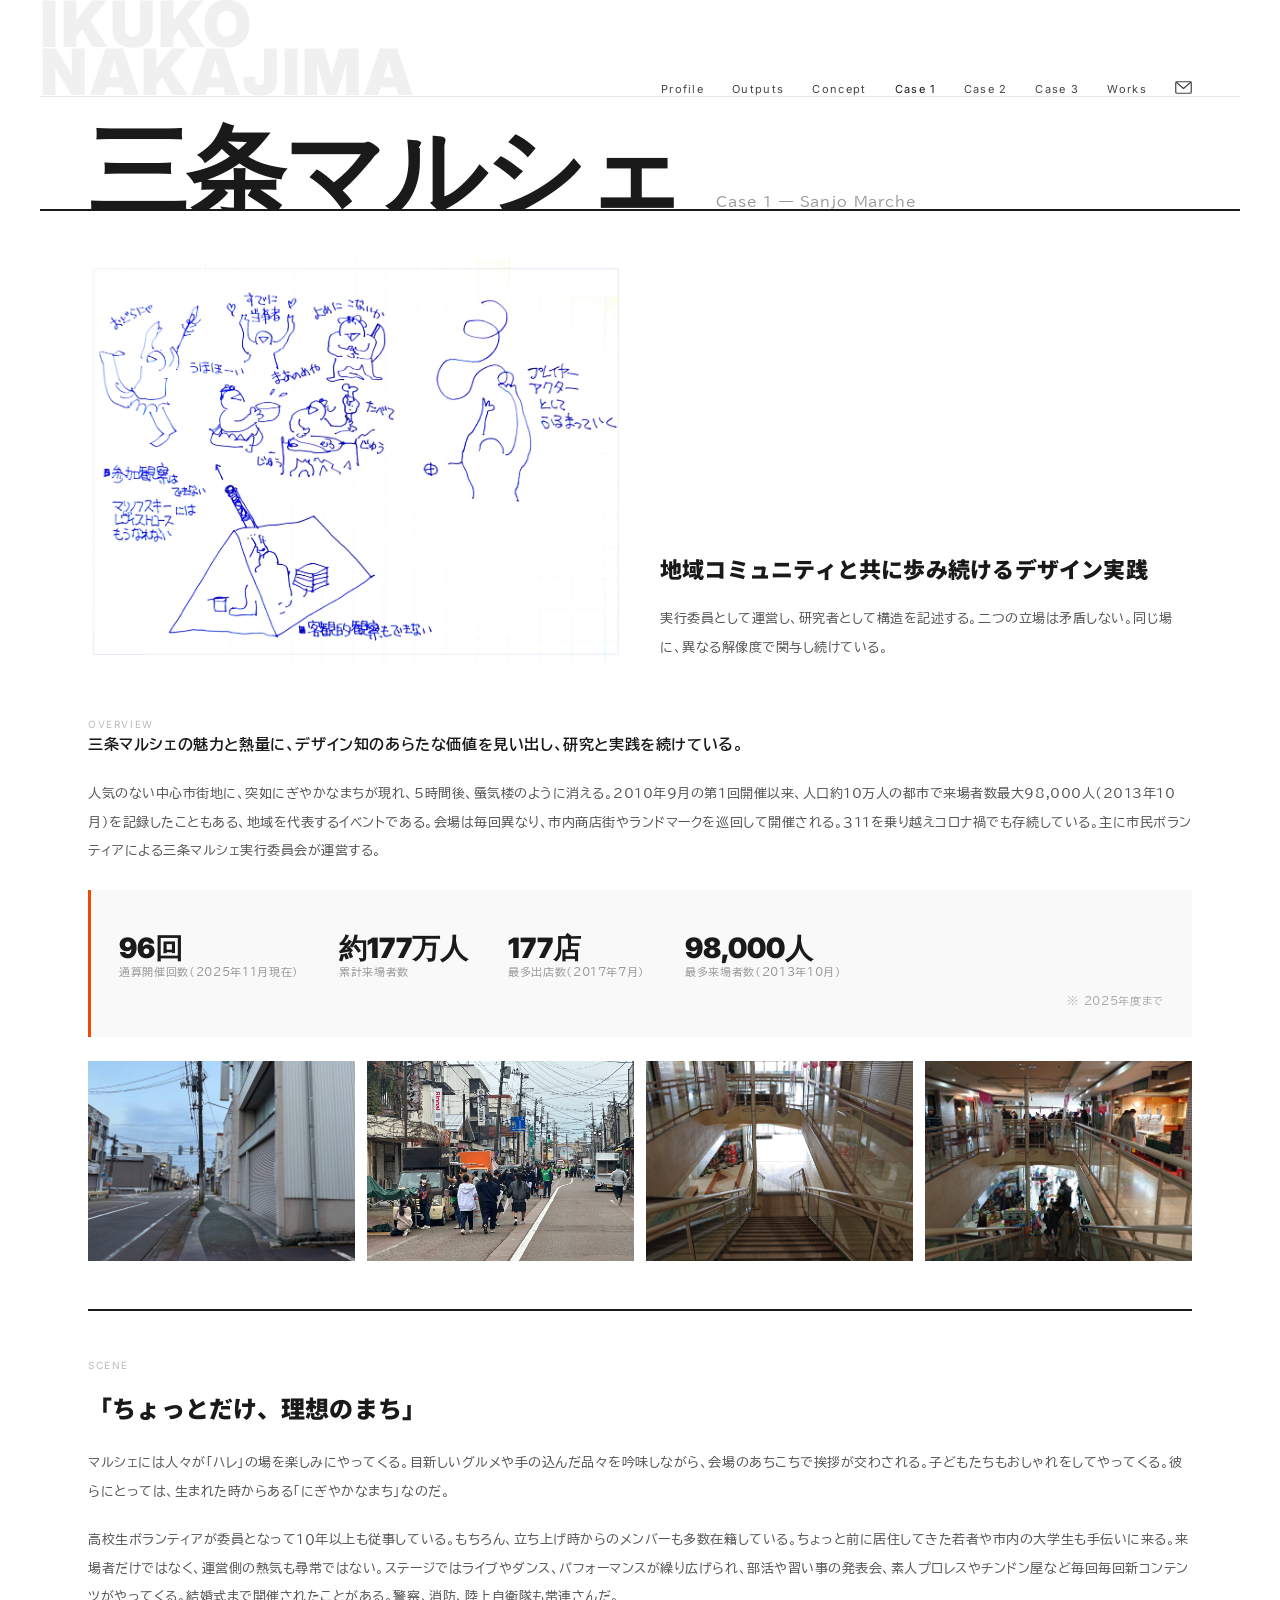
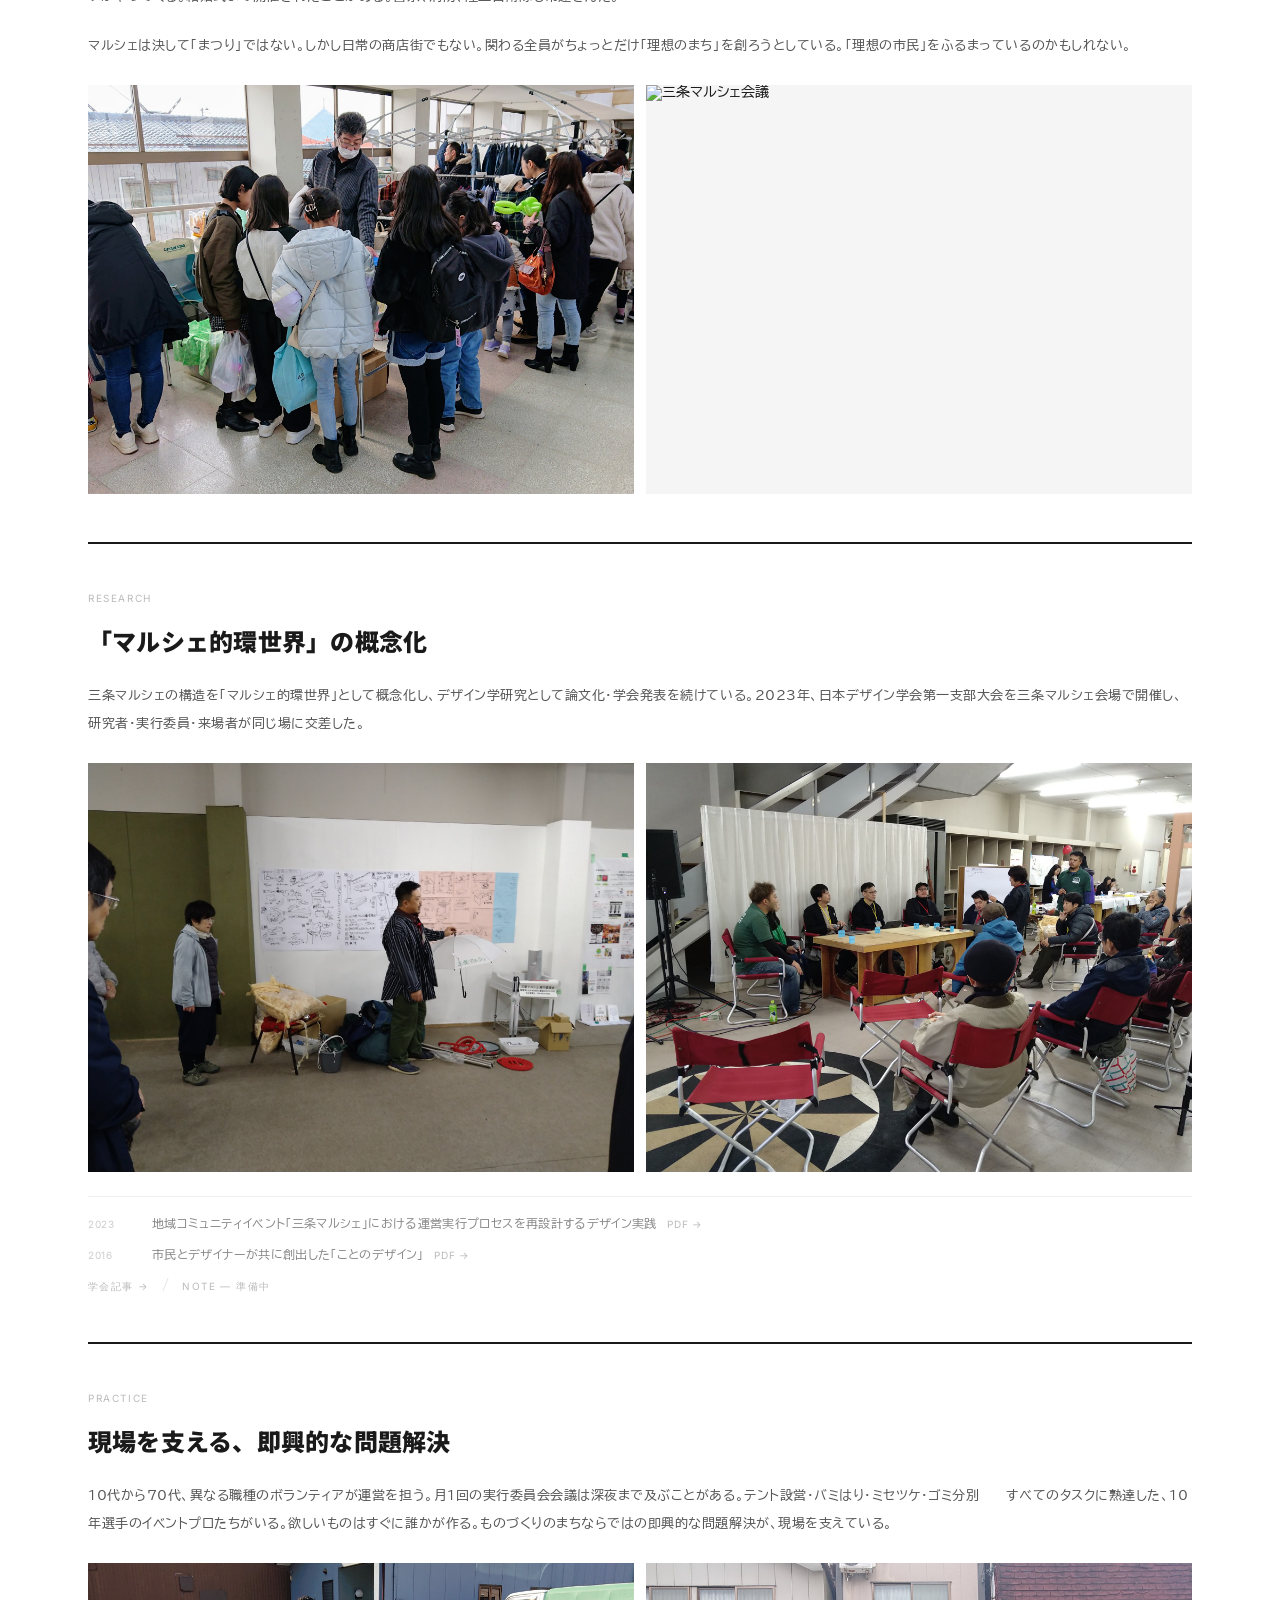
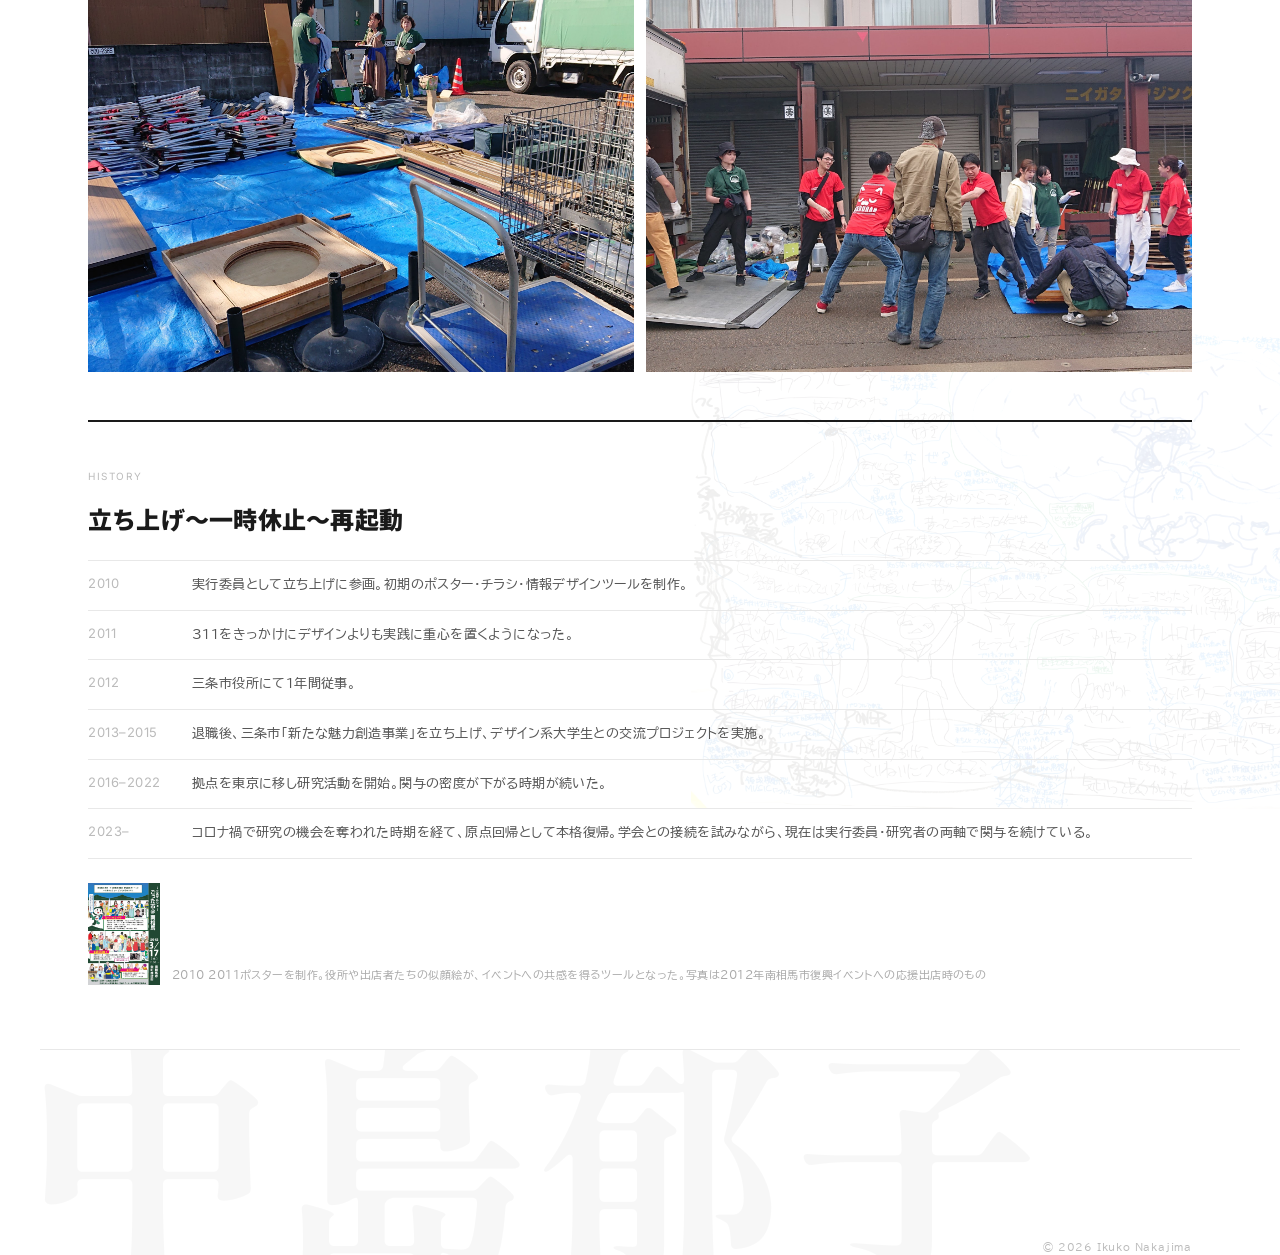
==== commit 8f88e3b1: "Add files via upload" ====
--- a/case1.html
+++ b/case1.html
@@ -38,7 +38,7 @@
 
 /* Content */
 .page-body {
-  padding: 40px 48px 64px 48px;
+  padding: 48px 48px 64px 48px;
   position: relative;
   z-index: 1;
 }
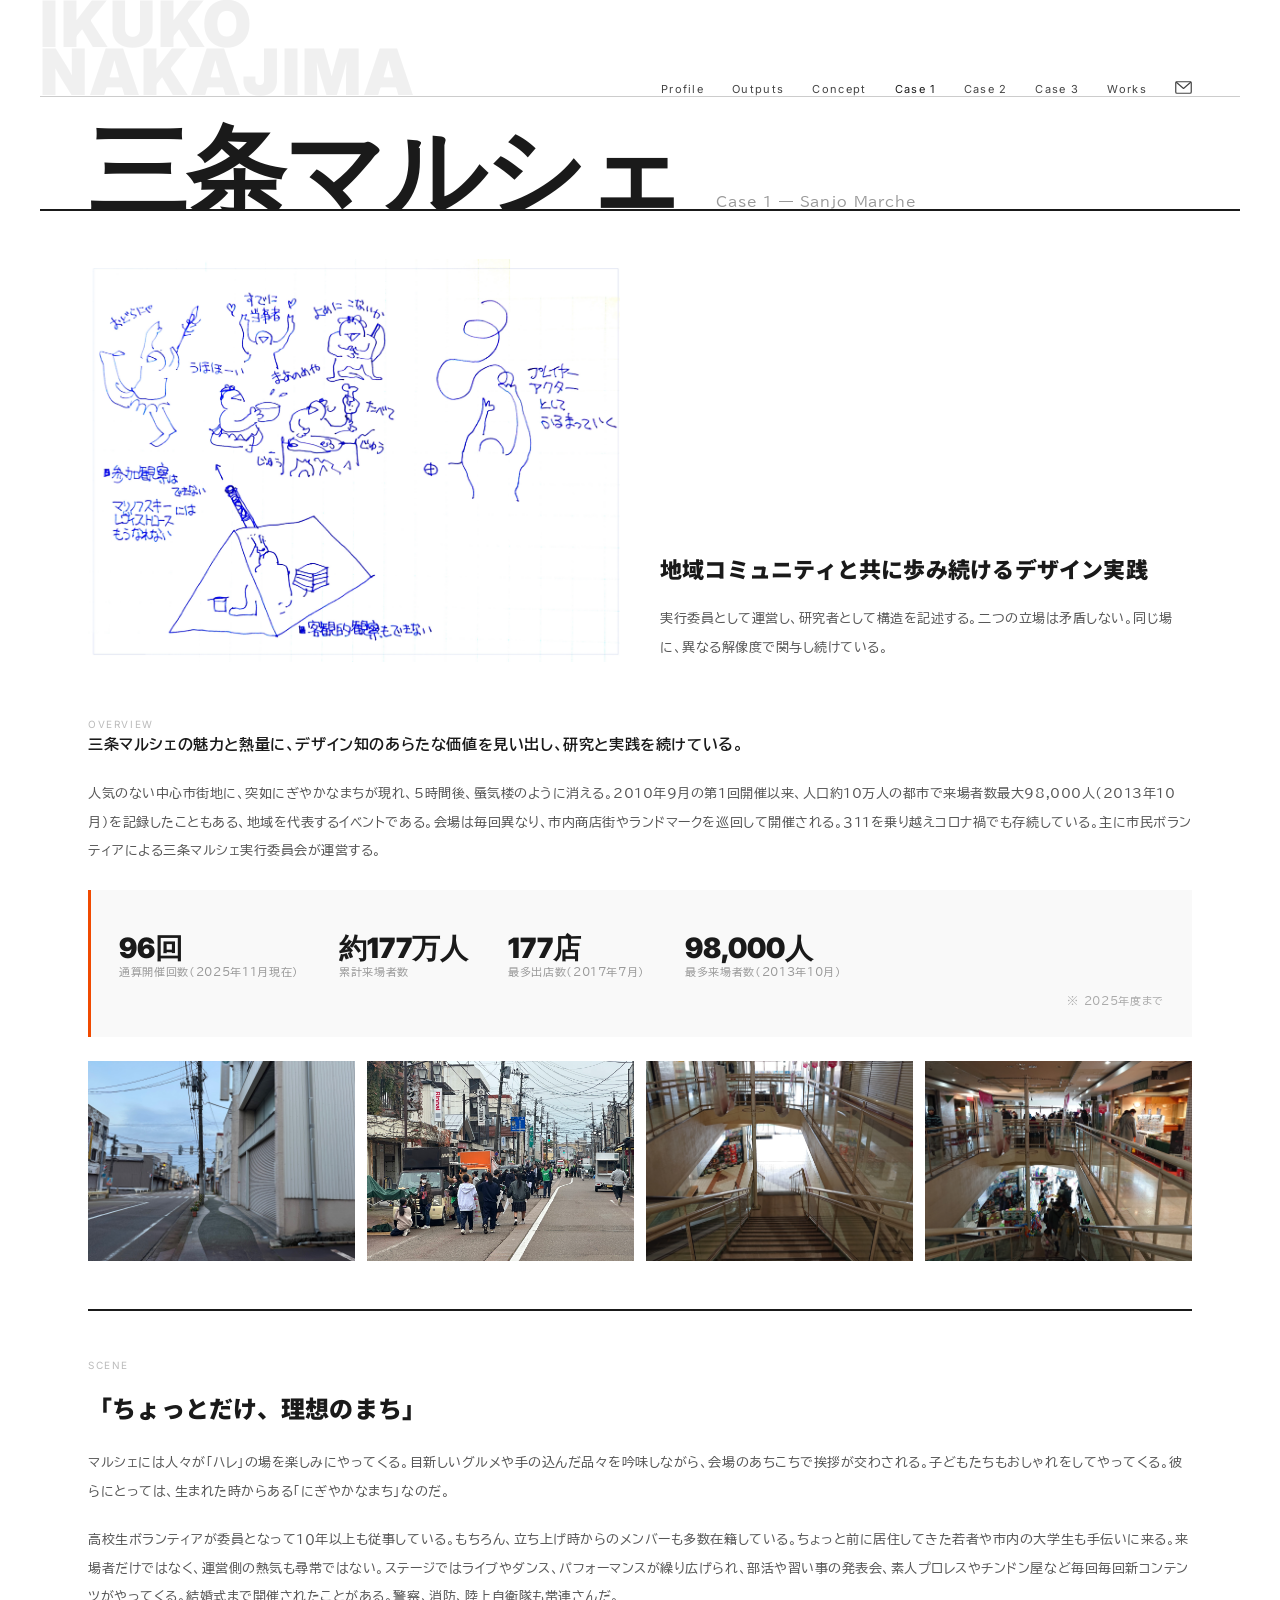
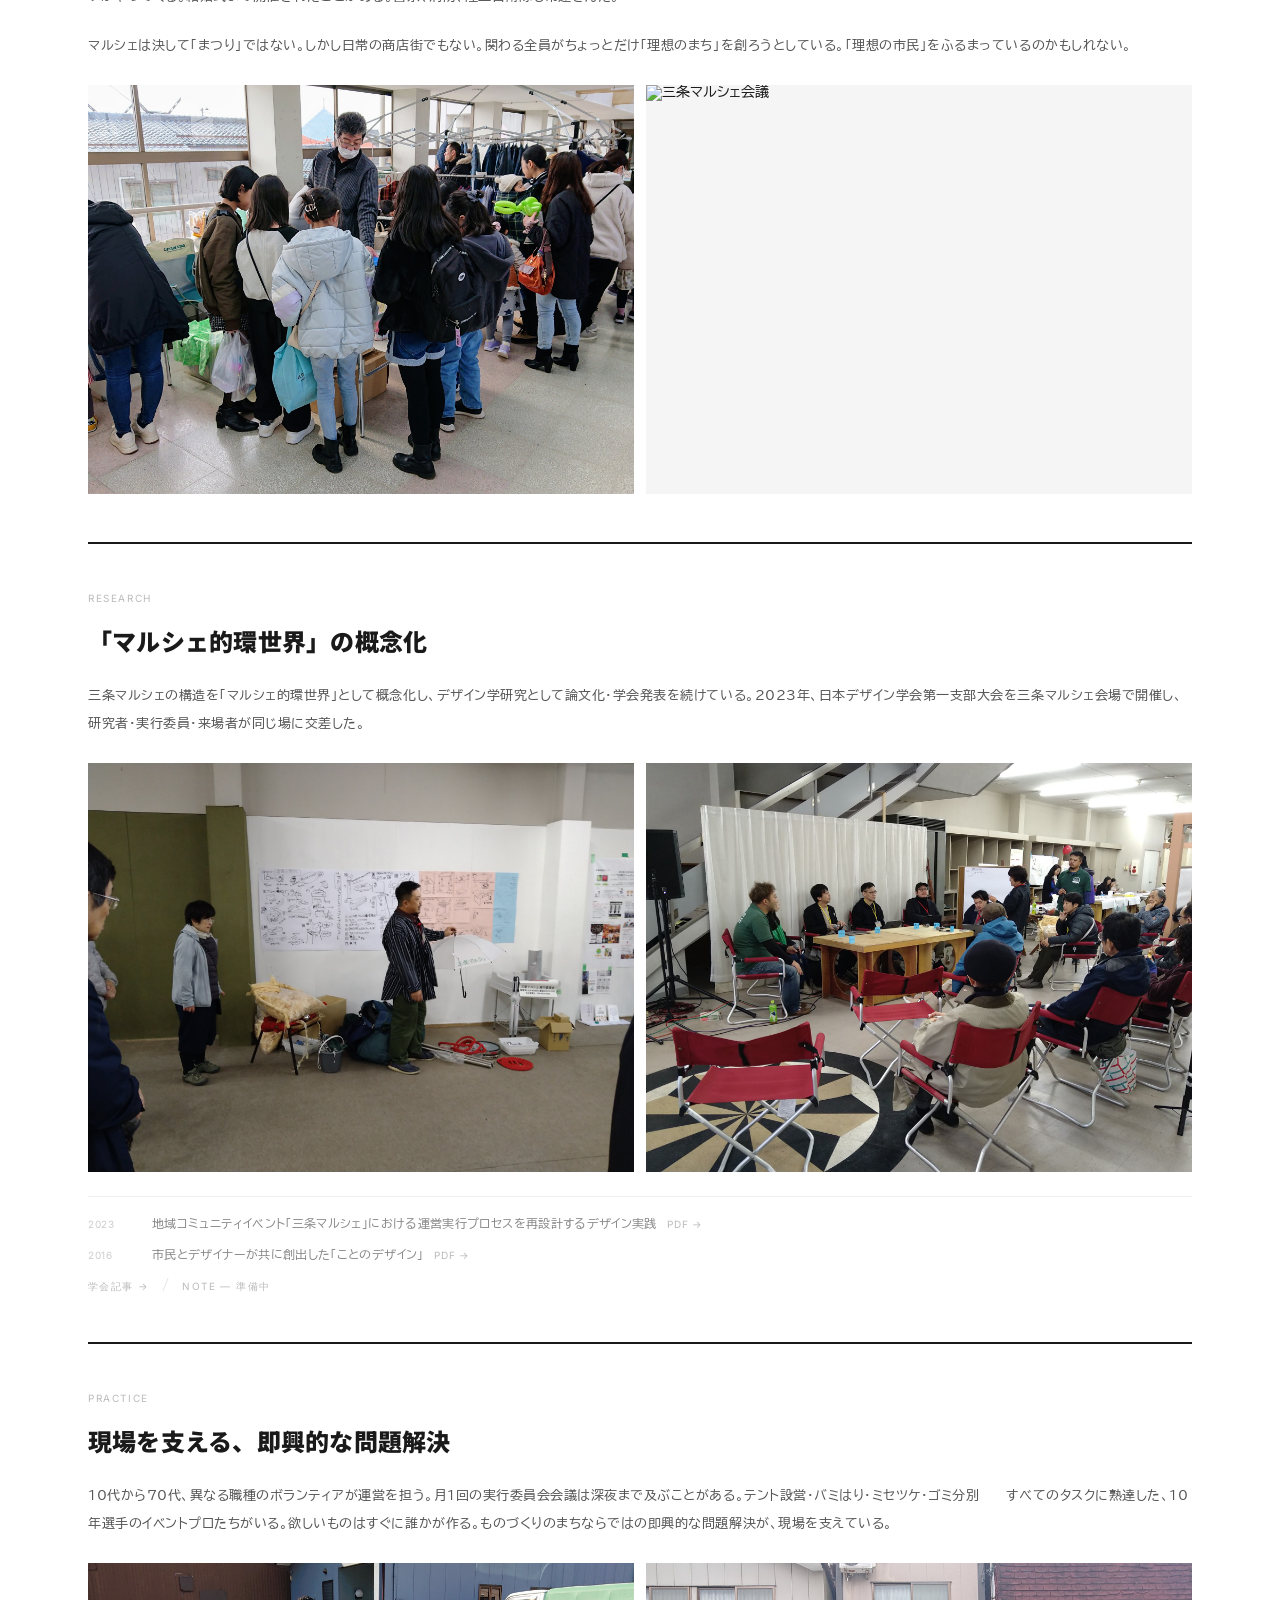
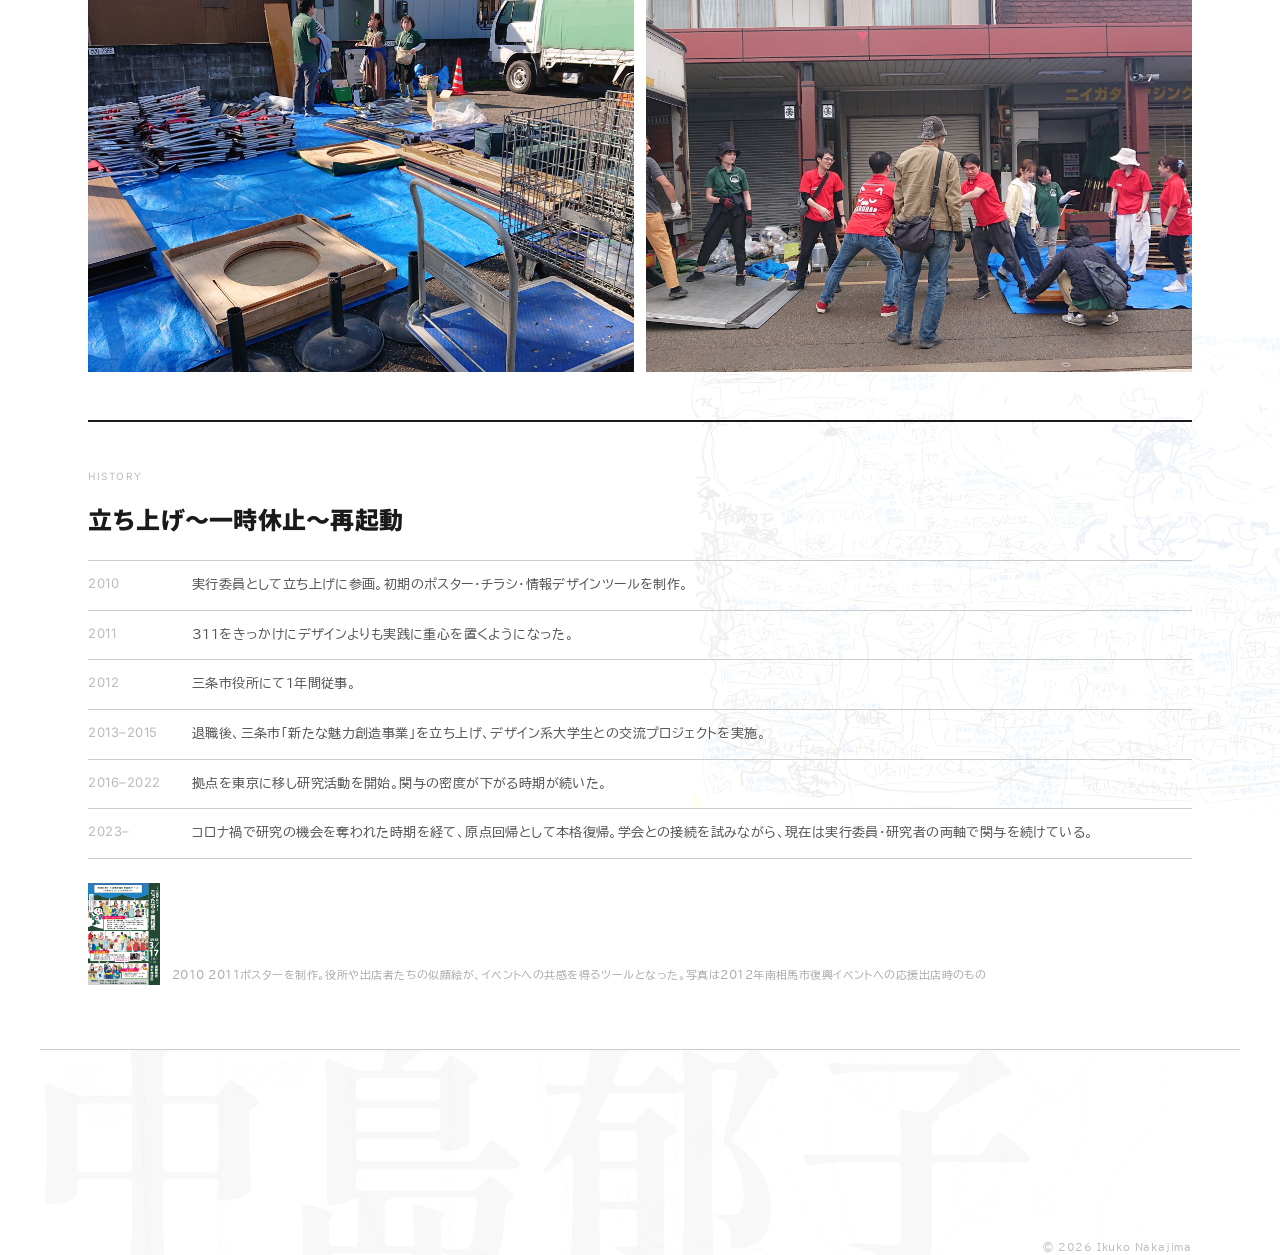
==== commit f8cd93f4: "Add files via upload" ====
--- a/case1.html
+++ b/case1.html
@@ -183,10 +183,10 @@
   display: grid;
   grid-template-columns: 140px 1fr;
   gap: 24px;
-  border-top: 1px solid #e8e8e8;
+  border-top: 1px solid #ccc;
   padding: 20px 0;
 }
-.timeline-item:last-child { border-bottom: 1px solid #e8e8e8; }
+.timeline-item:last-child { border-bottom: 1px solid #ccc; }
 .timeline-label {
   font-family: 'Inter', sans-serif;
   font-size: 10px;
@@ -358,27 +358,27 @@
   <div class="section-title">立ち上げ〜一時休止〜再起動</div>
 
   <div style="margin-bottom: 24px;">
-    <div style="display: grid; grid-template-columns: 80px 1fr; border-top: 1px solid #e8e8e8; padding: 12px 0; gap: 24px; align-items: start;">
+    <div style="display: grid; grid-template-columns: 80px 1fr; border-top: 1px solid #ccc; padding: 12px 0; gap: 24px; align-items: start;">
       <div style="font-family: 'Inter', sans-serif; font-size: 13px; font-weight: 400; color: #bbb; letter-spacing: 0.04em; padding-top: 2px;">2010</div>
       <div style="font-size: 13px; line-height: 1.9; color: #555; letter-spacing: 0.03em;">実行委員として立ち上げに参画。初期のポスター・チラシ・情報デザインツールを制作。</div>
     </div>
-    <div style="display: grid; grid-template-columns: 80px 1fr; border-top: 1px solid #e8e8e8; padding: 12px 0; gap: 24px; align-items: start;">
+    <div style="display: grid; grid-template-columns: 80px 1fr; border-top: 1px solid #ccc; padding: 12px 0; gap: 24px; align-items: start;">
       <div style="font-family: 'Inter', sans-serif; font-size: 13px; font-weight: 400; color: #bbb; letter-spacing: 0.04em; padding-top: 2px;">2011</div>
       <div style="font-size: 13px; line-height: 1.9; color: #555; letter-spacing: 0.03em;">311をきっかけにデザインよりも実践に重心を置くようになった。</div>
     </div>
-    <div style="display: grid; grid-template-columns: 80px 1fr; border-top: 1px solid #e8e8e8; padding: 12px 0; gap: 24px; align-items: start;">
+    <div style="display: grid; grid-template-columns: 80px 1fr; border-top: 1px solid #ccc; padding: 12px 0; gap: 24px; align-items: start;">
       <div style="font-family: 'Inter', sans-serif; font-size: 13px; font-weight: 400; color: #bbb; letter-spacing: 0.04em; padding-top: 2px;">2012</div>
       <div style="font-size: 13px; line-height: 1.9; color: #555; letter-spacing: 0.03em;">三条市役所にて1年間従事。</div>
     </div>
-    <div style="display: grid; grid-template-columns: 80px 1fr; border-top: 1px solid #e8e8e8; padding: 12px 0; gap: 24px; align-items: start;">
+    <div style="display: grid; grid-template-columns: 80px 1fr; border-top: 1px solid #ccc; padding: 12px 0; gap: 24px; align-items: start;">
       <div style="font-family: 'Inter', sans-serif; font-size: 13px; font-weight: 400; color: #bbb; letter-spacing: 0.04em; padding-top: 2px;">2013–2015</div>
       <div style="font-size: 13px; line-height: 1.9; color: #555; letter-spacing: 0.03em;">退職後、三条市「新たな魅力創造事業」を立ち上げ、デザイン系大学生との交流プロジェクトを実施。</div>
     </div>
-    <div style="display: grid; grid-template-columns: 80px 1fr; border-top: 1px solid #e8e8e8; padding: 12px 0; gap: 24px; align-items: start;">
+    <div style="display: grid; grid-template-columns: 80px 1fr; border-top: 1px solid #ccc; padding: 12px 0; gap: 24px; align-items: start;">
       <div style="font-family: 'Inter', sans-serif; font-size: 13px; font-weight: 400; color: #bbb; letter-spacing: 0.04em; padding-top: 2px;">2016–2022</div>
       <div style="font-size: 13px; line-height: 1.9; color: #555; letter-spacing: 0.03em;">拠点を東京に移し研究活動を開始。関与の密度が下がる時期が続いた。</div>
     </div>
-    <div style="display: grid; grid-template-columns: 80px 1fr; border-top: 1px solid #e8e8e8; border-bottom: 1px solid #e8e8e8; padding: 12px 0; gap: 24px; align-items: start;">
+    <div style="display: grid; grid-template-columns: 80px 1fr; border-top: 1px solid #ccc; border-bottom: 1px solid #ccc; padding: 12px 0; gap: 24px; align-items: start;">
       <div style="font-family: 'Inter', sans-serif; font-size: 13px; font-weight: 400; color: #bbb; letter-spacing: 0.04em; padding-top: 2px;">2023–</div>
       <div style="font-size: 13px; line-height: 1.9; color: #555; letter-spacing: 0.03em;">コロナ禍で研究の機会を奪われた時期を経て、原点回帰として本格復帰。学会との接続を試みながら、現在は実行委員・研究者の両軸で関与を続けている。</div>
     </div>
--- a/common2.css
+++ b/common2.css
@@ -51,7 +51,7 @@
   display: flex;
   justify-content: space-between;
   align-items: flex-end;
-  border-bottom: 1px solid #e8e8e8;
+  border-bottom: 1px solid #ccc;
 }
 .nav-top {
   display: flex;
@@ -138,7 +138,7 @@
 .nav-dropdown ul {
   list-style: none;
   background: #fff;
-  border: 1px solid #e8e8e8;
+  border: 1px solid #ccc;
   padding: 12px 0;
   min-width: 160px;
 }
@@ -175,7 +175,7 @@
   letter-spacing: -0.02em;
   line-height: 1;
   color: #1a1a1a;
-  margin-bottom: -0.14em;
+  margin-bottom: -0.2em;
 }
 .page-header-ja {
   font-size: 14px;
@@ -185,14 +185,52 @@
 }
 
 /* ============================================================
+   Statement block — 全ページ共通（Profile / Documentation / Concept）
+   ============================================================ */
+.statement-block {
+  display: grid;
+  grid-template-columns: 1fr 1fr;
+  align-items: end;
+  margin-bottom: 32px;
+}
+.statement-title {
+  font-family: 'Noto Sans JP', sans-serif;
+  font-size: clamp(36px, 6vw, 80px);
+  font-weight: 900;
+  line-height: 1.15;
+  letter-spacing: -0.02em;
+  color: #ddd;
+  padding: 16px 32px 16px 0;
+}
+.statement-body {
+  padding: 16px 0 16px 32px;
+  border-left: 1px solid #ccc;
+  font-size: 13px;
+  line-height: 2;
+  color: #666;
+  letter-spacing: 0.03em;
+}
+
+/* ============================================================
    Footer
    ============================================================ */
 footer {
-  border-top: 1px solid #e8e8e8;
+  border-top: 1px solid #ccc;
   padding: 0;
   position: relative;
   overflow: hidden;
   line-height: 1;
+}
+footer::before {
+  content: '';
+  position: absolute;
+  inset: 0;
+  background-image: url(key/5050.jpeg);  /* 切替候補: url(key/IMG_5547_w.jpeg) */
+  background-size: cover;
+  background-position: center;
+  opacity: 0.12;
+  pointer-events: none;
+  z-index: 0;
 }
 .footer-name {
   padding-left: 0;
@@ -276,7 +314,7 @@
     display: none;
     width: 100%;
     background: #fff;
-    border-top: 1px solid #e8e8e8;
+    border-top: 1px solid #ccc;
   }
   .nav-top.open { display: flex; }
 
@@ -319,7 +357,7 @@
 
   /* Index — Pages grid */
   .pages-grid { grid-template-columns: 1fr !important; }
-  .page-card { padding: 24px 16px !important; border-right: 1px solid #e8e8e8 !important; }
+  .page-card { padding: 24px 16px !important; border-right: 1px solid #ccc !important; }
 
   /* Case pages */
   .illust-wrap { grid-template-columns: 1fr !important; gap: 20px; }
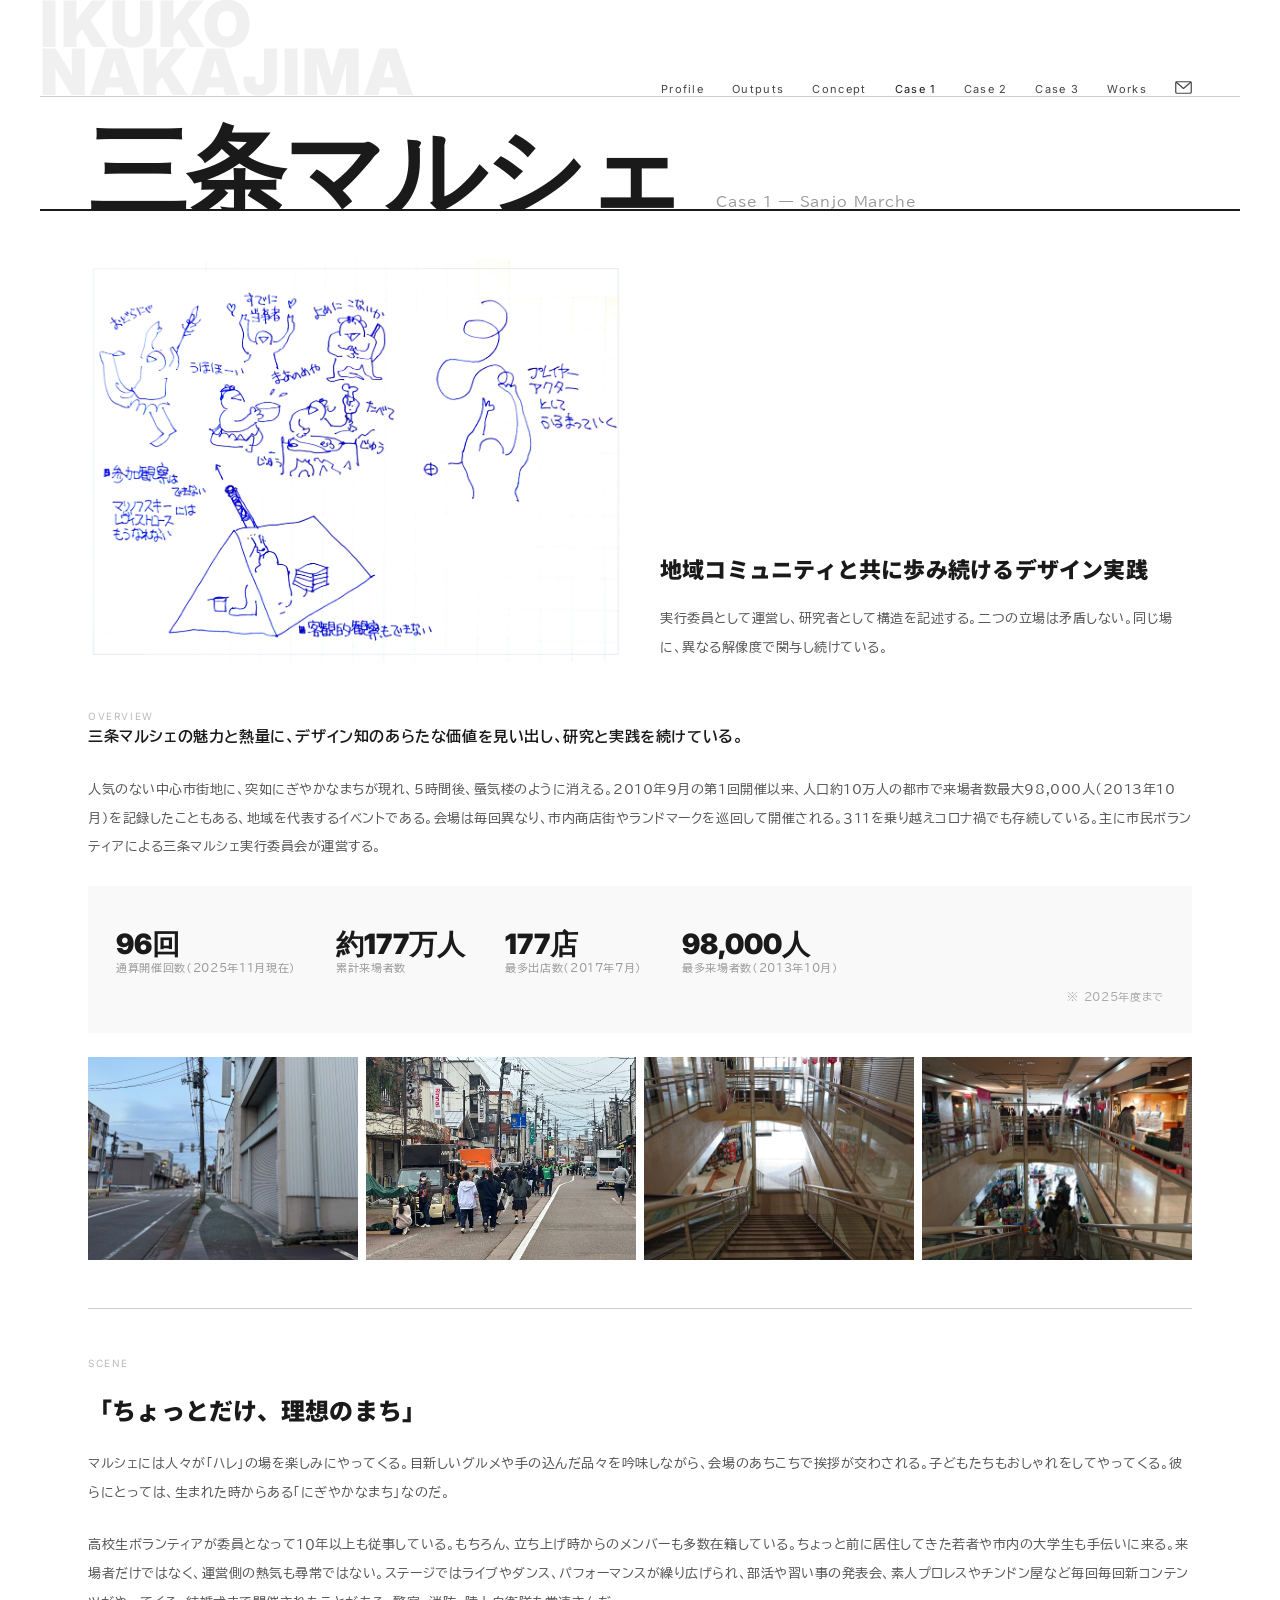
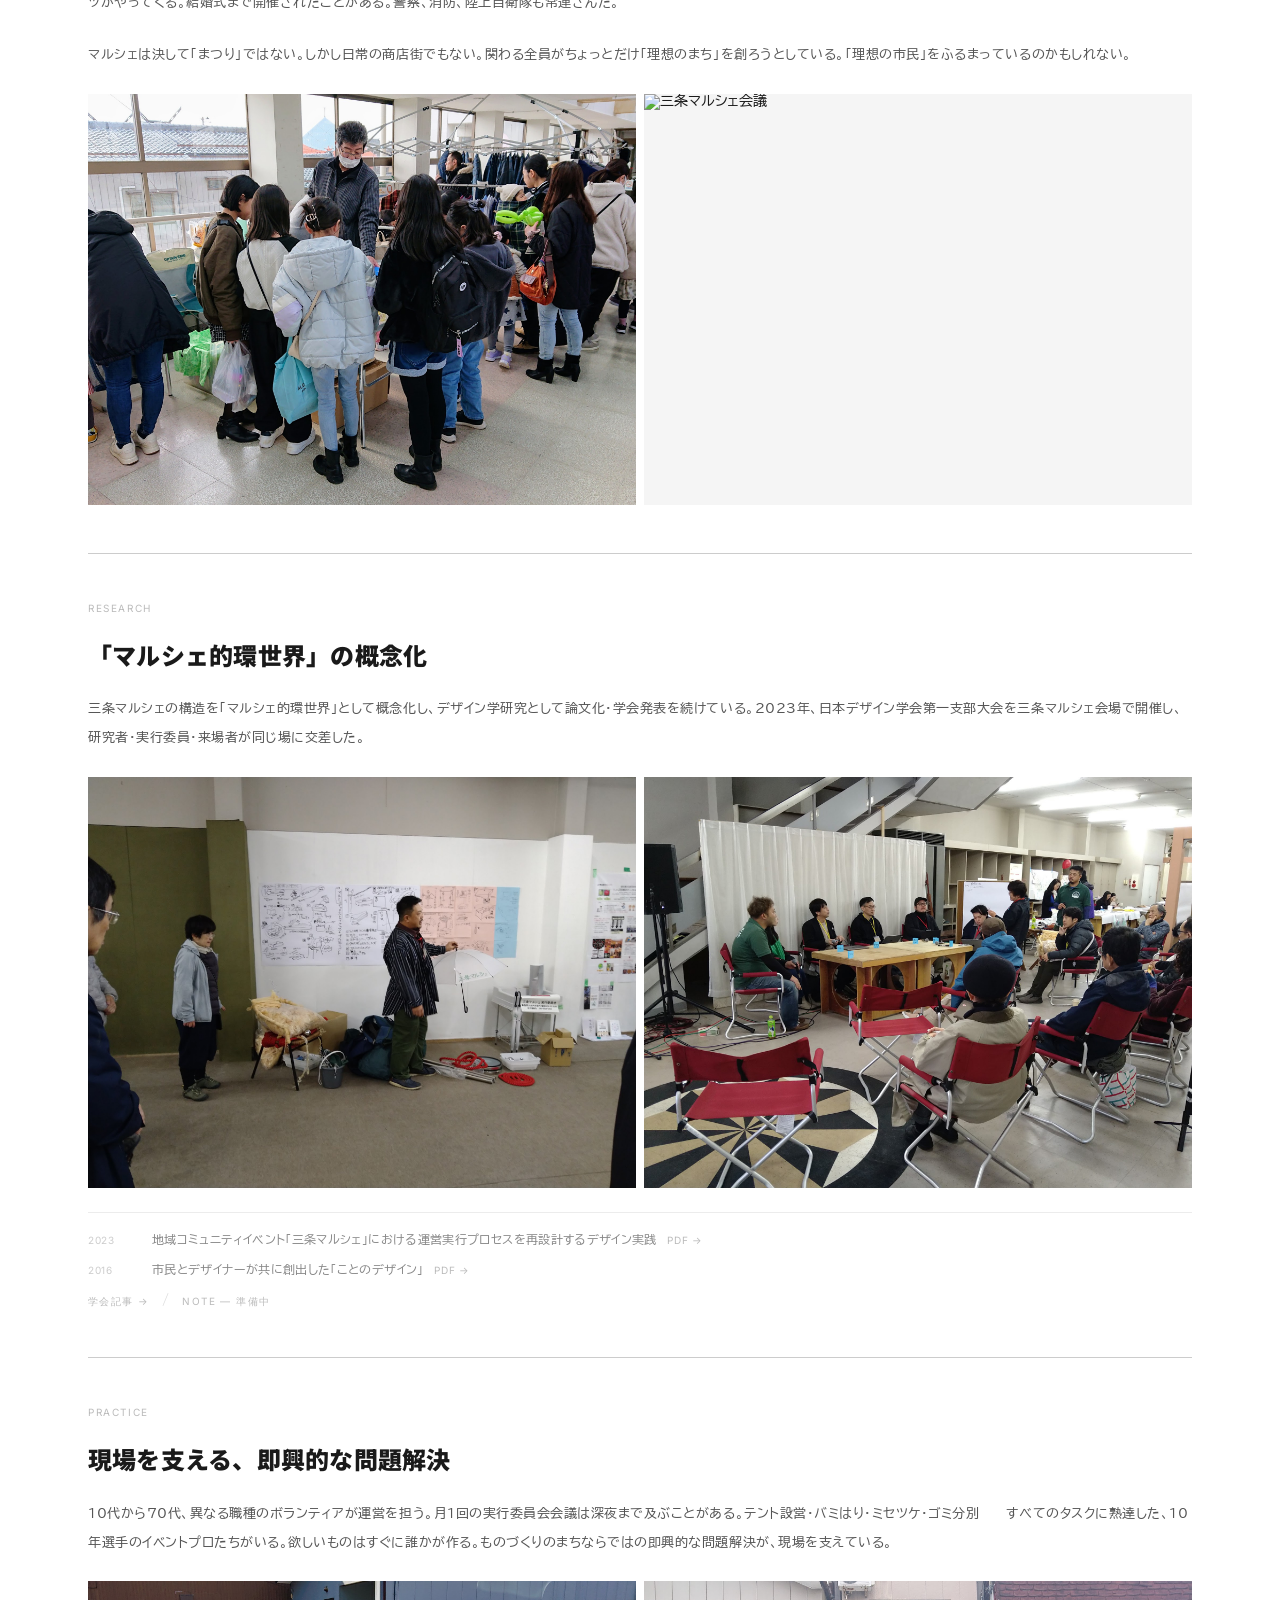
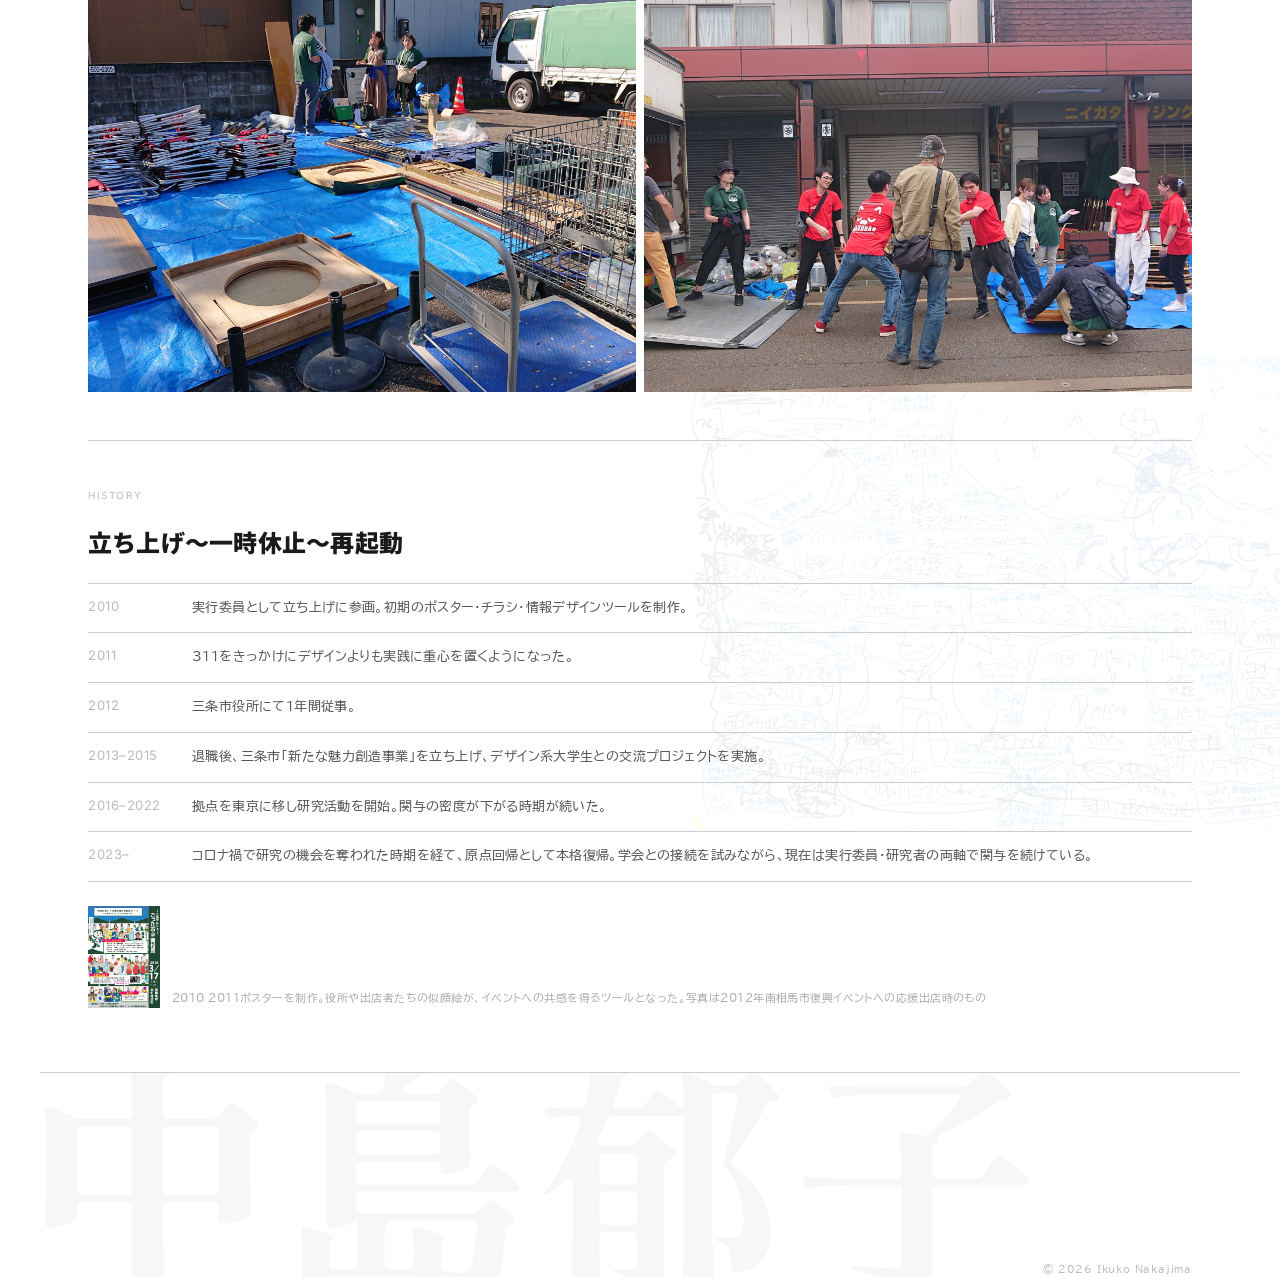
==== commit a7232288: "Add files via upload" ====
--- a/case1.html
+++ b/case1.html
@@ -49,7 +49,7 @@
   grid-template-columns: 1fr 1fr;
   gap: 40px;
   align-items: end;
-  margin-bottom: 56px;
+  margin-bottom: 48px;
 }
 .illust-img { width: 100%; display: block; }
 .illust-caption {
@@ -81,7 +81,7 @@
   color: #bbb;
   text-transform: uppercase;
   padding: 48px 0 0 0;
-  border-top: 2px solid #1a1a1a;
+  border-top: 1px solid #ccc;
   margin-top: 48px;
 }
 .section-head:first-child {
@@ -95,7 +95,7 @@
   font-weight: 900;
   letter-spacing: 0.01em;
   line-height: 1.4;
-  margin-top: 20px;
+  margin-top: 24px;
   margin-bottom: 24px;
 }
 .section-desc {
@@ -103,13 +103,12 @@
   line-height: 2.2;
   color: #555;
   letter-spacing: 0.04em;
-  margin-bottom: 20px;
+  margin-bottom: 24px;
 }
 
 /* Stats */
 .stats-block {
   background: #f9f9f9;
-  border-left: 3px solid var(--accent);
   padding: 24px 28px;
   margin: 24px 0;
 }
@@ -145,19 +144,19 @@
 .photo-grid {
   display: grid;
   grid-template-columns: 1fr 1fr;
-  gap: 12px;
+  gap: 8px;
   margin: 24px 0;
 }
 .photo-grid-3 {
   display: grid;
   grid-template-columns: 1fr 1fr 1fr;
-  gap: 12px;
+  gap: 8px;
   margin: 24px 0;
 }
 .photo-grid-4 {
   display: grid;
   grid-template-columns: 1fr 1fr 1fr 1fr;
-  gap: 12px;
+  gap: 8px;
   margin: 24px 0;
 }
 .photo-grid img,
@@ -221,9 +220,9 @@
   letter-spacing: 0.14em;
   color: #bbb;
   text-transform: uppercase;
-  margin-top: 20px;
+  margin-top: 16px;
   padding-top: 16px;
-  border-top: 1px solid #f0f0f0;
+  border-top: 1px solid #ececec;
 }
 </style>
 </head>
@@ -323,7 +322,7 @@
     <img src="marche/DSC_0516.jpg" alt="日本デザイン学会第一支部大会">
     <img src="marche/DSC_0532.jpg" alt="学会の様子">
   </div>
-  <div style="margin-top: 20px; border-top: 1px solid #f0f0f0; padding-top: 16px; display: flex; flex-direction: column; gap: 10px;">
+  <div style="margin-top: 24px; border-top: 1px solid #ececec; padding-top: 16px; display: flex; flex-direction: column; gap: 10px;">
     <div style="display: grid; grid-template-columns: 48px 1fr; gap: 16px; align-items: baseline;">
       <div style="font-family: 'Inter', sans-serif; font-size: 10px; color: #ccc; letter-spacing: 0.06em;">2023</div>
       <div style="font-size: 12px; color: #888; line-height: 1.7; letter-spacing: 0.03em;">地域コミュニティイベント「三条マルシェ」における運営実行プロセスを再設計するデザイン実践 <a href="https://www.jstage.jst.go.jp/article/jssd/70/0/70_218/_pdf/-char/en" target="_blank" style="font-family: 'Inter', sans-serif; font-size: 10px; color: #bbb; text-decoration: none; letter-spacing: 0.08em; margin-left: 6px;">PDF →</a></div>
--- a/common2.css
+++ b/common2.css
@@ -13,6 +13,14 @@
 /* Variables */
 :root {
   --accent: #f04a00;
+  --line-strong: 1px solid #ccc;
+  --line-soft: 1px solid #ececec;
+  --line-accent: 2px solid #f04a00;
+  --space-xs: 8px;
+  --space-s: 16px;
+  --space-m: 24px;
+  --space-l: 48px;
+  --space-xl: 64px;
 }
 
 /* Base */
@@ -33,6 +41,7 @@
 .page-wrap,
 nav,
 .page-header,
+.statement-hero,
 .page-body,
 .concept-body,
 .contact-body,
@@ -185,26 +194,56 @@
 }
 
 /* ============================================================
-   Statement block — 全ページ共通（Profile / Documentation / Concept）
-   ============================================================ */
-.statement-block {
+   Statement hero — 全ページ共通ヒーロー部品
+   ============================================================ */
+/* キービジュアルブロック（全ページ共通） */
+.keyvisual-block {
+  max-width: 1200px;
+  margin: 32px auto 0;
+  padding: 0 48px;
+  overflow: hidden;
+}
+.keyvisual-block img {
+  width: 100%;
+  max-height: 480px;
+  object-fit: cover;
+  display: block;
+}
+
+.statement-hero-note {
+  font-family: 'Inter', sans-serif;
+  font-size: 11px;
+  font-weight: 300;
+  letter-spacing: 0.08em;
+  color: #aaa;
+  text-align: right;
+  padding: 0 48px;
+  margin: 6px 0 16px 0;
+}
+.statement-hero {
   display: grid;
-  grid-template-columns: 1fr 1fr;
-  align-items: end;
-  margin-bottom: 32px;
-}
-.statement-title {
+  grid-template-columns: minmax(0, 1.02fr) minmax(280px, 0.98fr);
+  align-items: start;
+  padding: 32px 48px 32px 48px;
+  border-bottom: 1px solid #ccc;
+  margin-bottom: 48px;
+}
+/* concept-body内のstatement-heroはフル幅表示 */
+.concept-body > .statement-hero {
+  margin-left: -48px;
+  margin-right: -48px;
+}
+.statement-hero-title {
   font-family: 'Noto Sans JP', sans-serif;
-  font-size: clamp(36px, 6vw, 80px);
+  font-size: clamp(36px, 5vw, 64px);
   font-weight: 900;
   line-height: 1.15;
   letter-spacing: -0.02em;
   color: #ddd;
-  padding: 16px 32px 16px 0;
-}
-.statement-body {
-  padding: 16px 0 16px 32px;
-  border-left: 1px solid #ccc;
+  padding-right: 40px;
+}
+.statement-hero-body {
+  padding-left: 32px;
   font-size: 13px;
   line-height: 2;
   color: #666;
@@ -220,17 +259,6 @@
   position: relative;
   overflow: hidden;
   line-height: 1;
-}
-footer::before {
-  content: '';
-  position: absolute;
-  inset: 0;
-  background-image: url(key/5050.jpeg);  /* 切替候補: url(key/IMG_5547_w.jpeg) */
-  background-size: cover;
-  background-position: center;
-  opacity: 0.12;
-  pointer-events: none;
-  z-index: 0;
 }
 .footer-name {
   padding-left: 0;
@@ -349,6 +377,9 @@
   .contact-body,
   .outputs-list { padding: 24px 16px 40px !important; }
 
+  /* Keyvisual block */
+  .keyvisual-block { padding: 0 16px !important; }
+
   /* Index — Hero */
   .hero-img-wrap { padding: 16px !important; }
   .hero-text { grid-template-columns: 1fr !important; }
@@ -376,6 +407,12 @@
   .year-block { grid-template-columns: 1fr !important; gap: 8px; }
   .year-label { font-size: 20px !important; }
 
+  /* Statement hero */
+  .statement-hero { grid-template-columns: 1fr !important; padding: 24px 16px !important; }
+  .statement-hero-title { padding-right: 0 !important; margin-bottom: 16px; }
+  .statement-hero-body { padding-left: 0 !important; border-left: none !important; }
+  .concept-body > .statement-hero { margin-left: -16px; margin-right: -16px; }
+
   /* Documentation */
   .doc-block { grid-template-columns: 1fr !important; gap: 20px; }
   .doc-cards-grid { grid-template-columns: 1fr !important; }
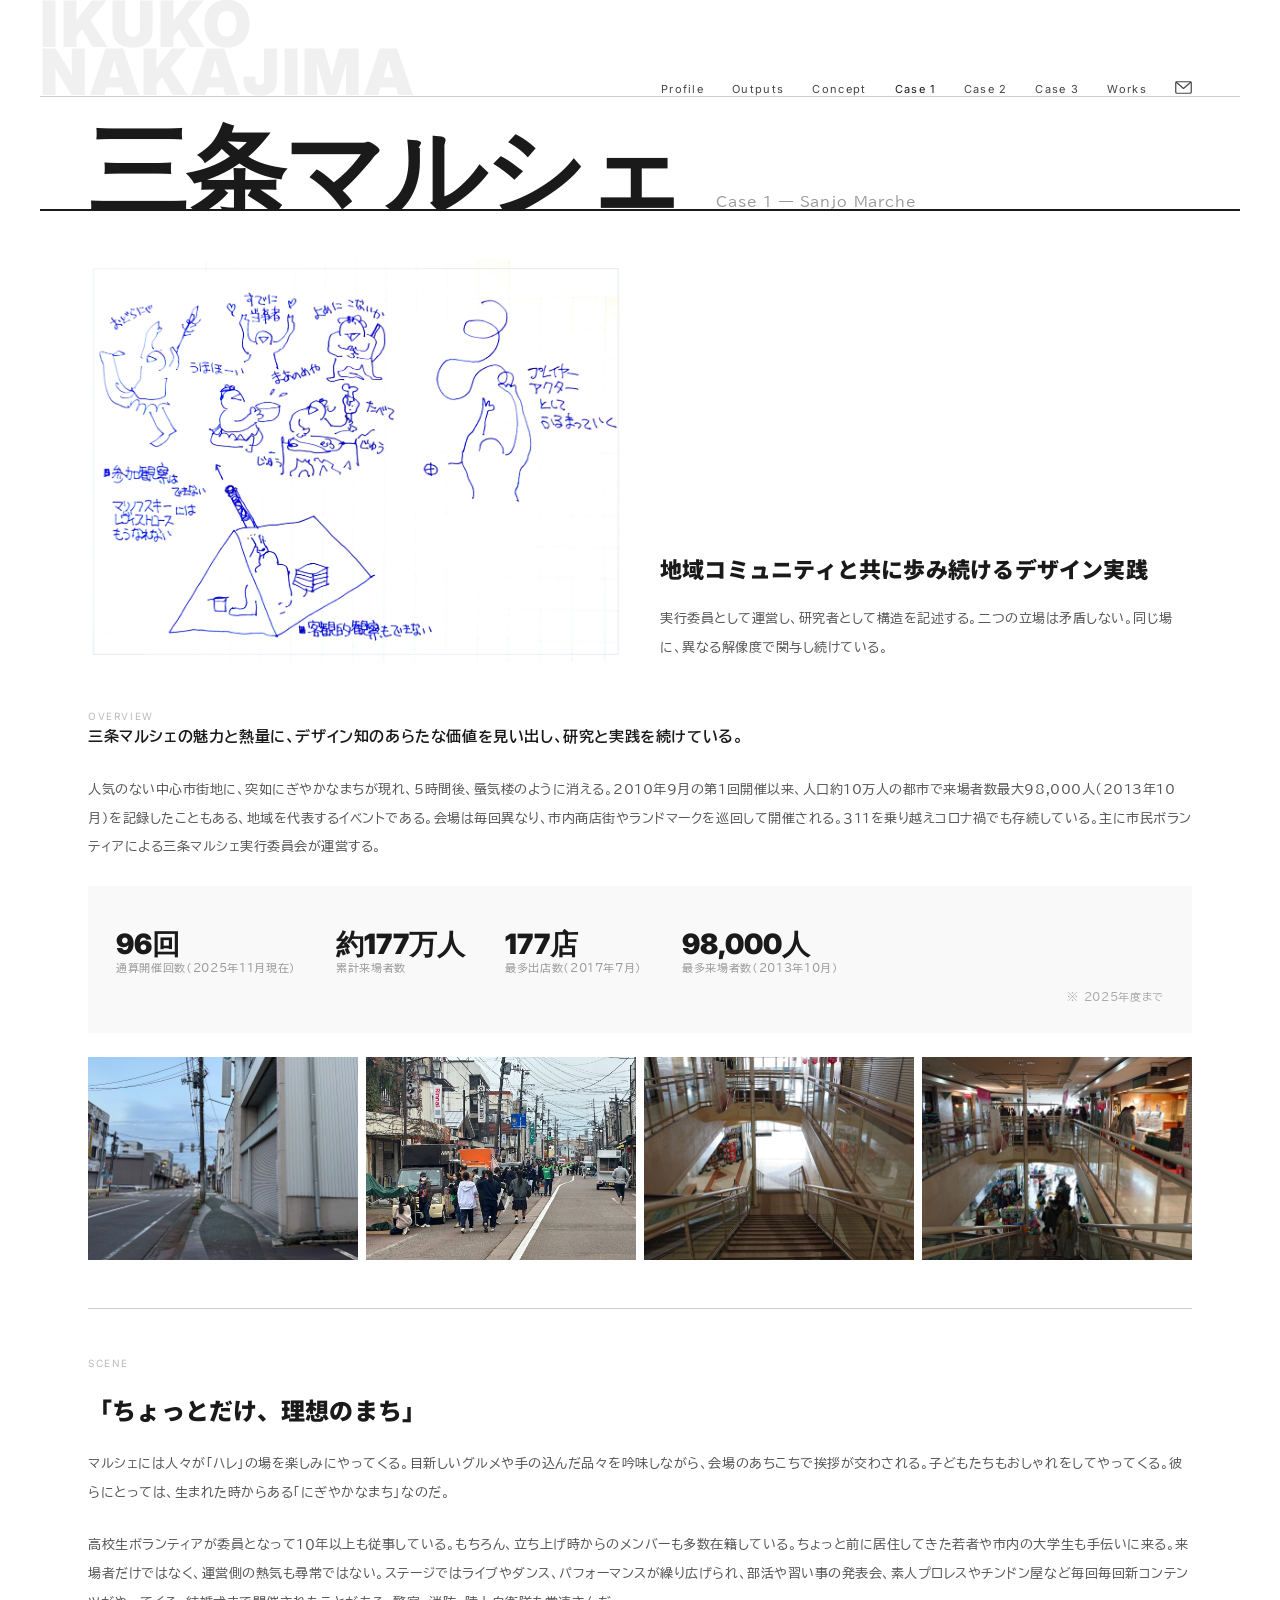
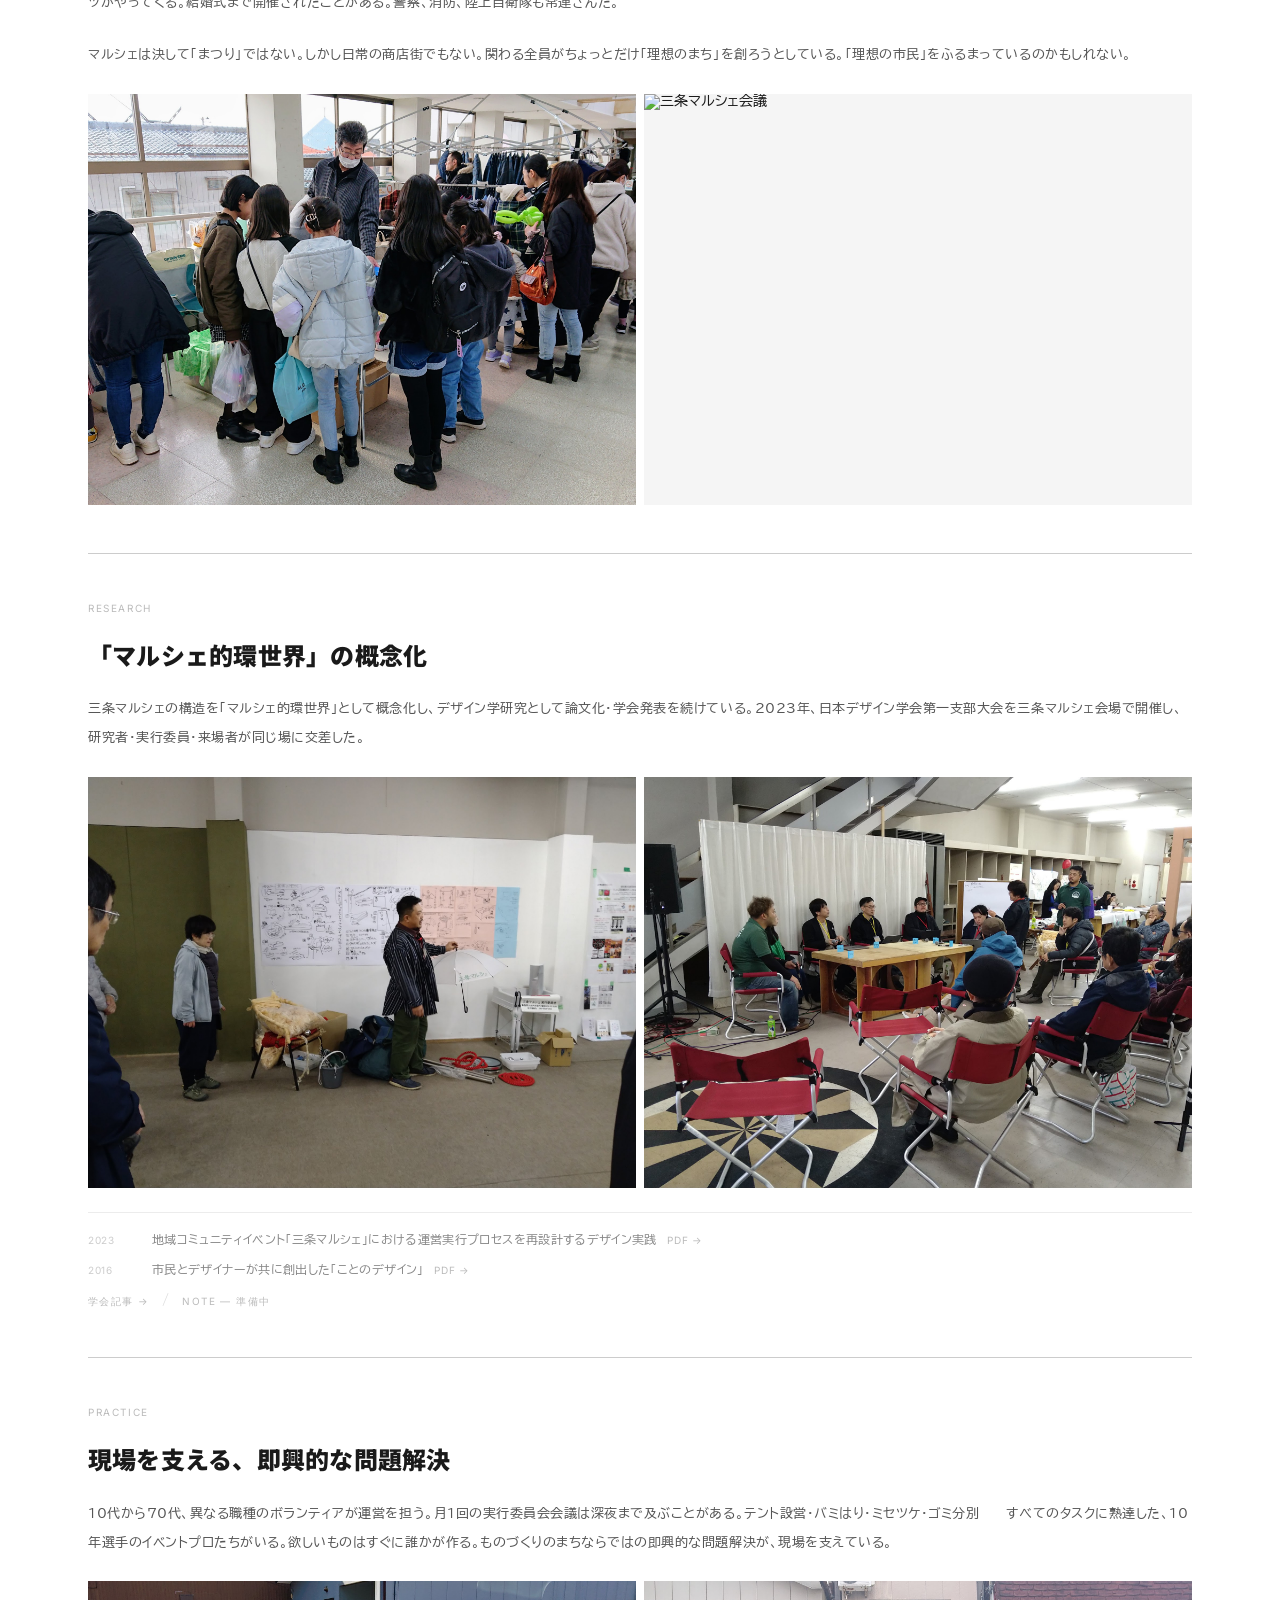
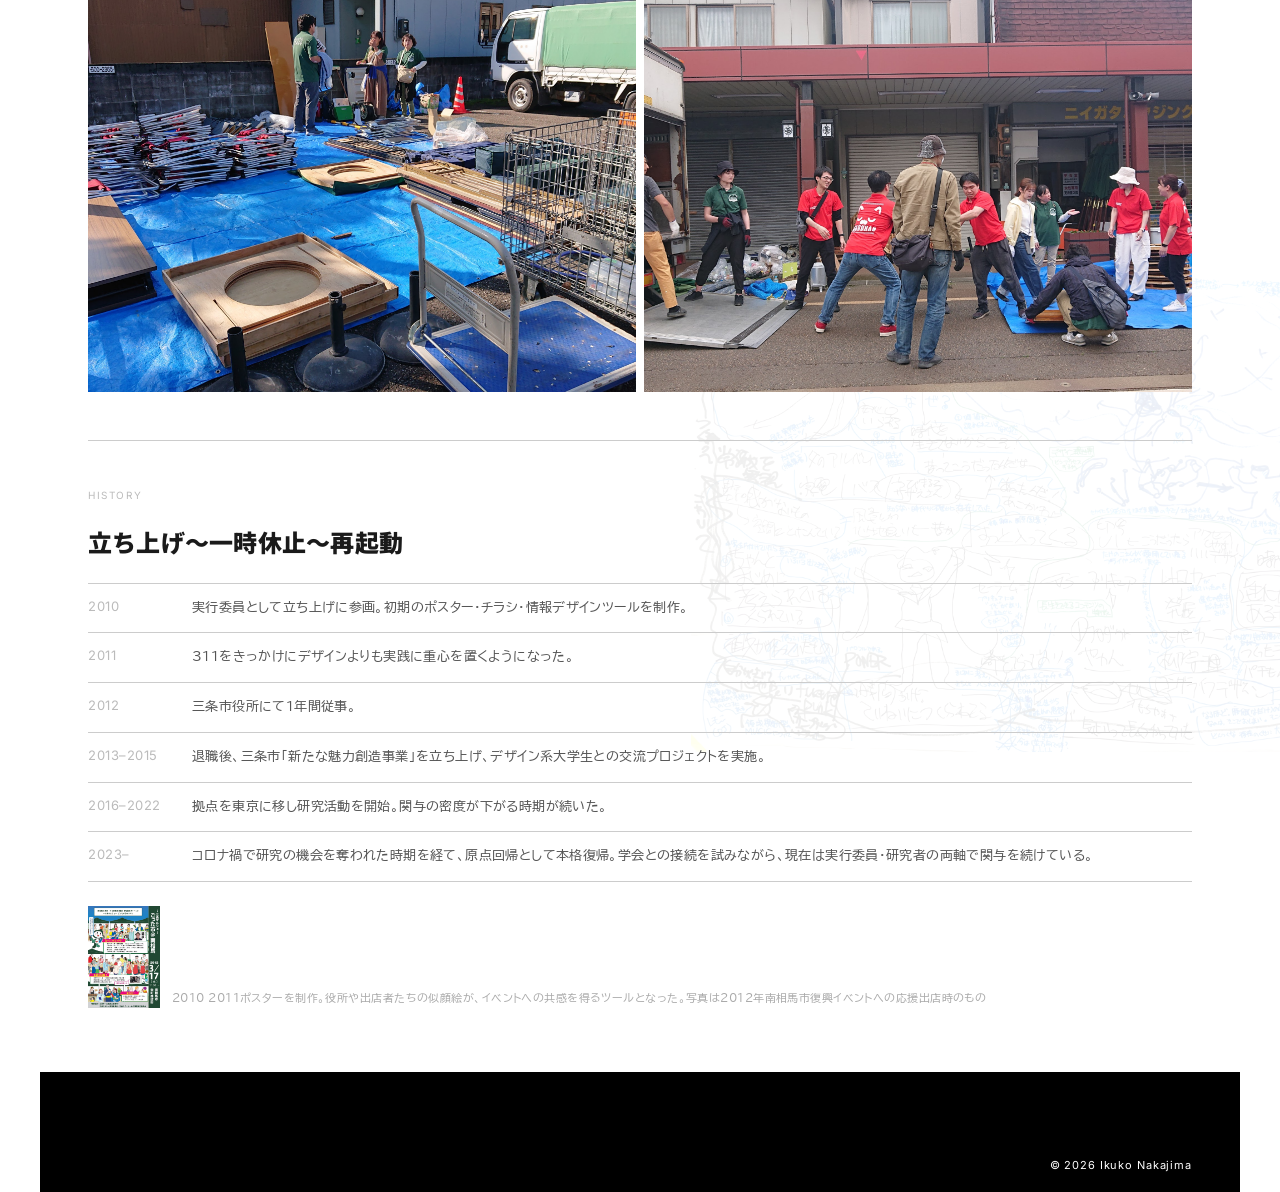
==== commit 726306a5: "Add files via upload" ====
--- a/case1.html
+++ b/case1.html
@@ -398,7 +398,6 @@
 </div>
 
 <footer>
-  <div class="footer-name">中島郁子</div>
   <div class="footer-copy">© 2026 Ikuko Nakajima</div>
 </footer>
 
--- a/common2.css
+++ b/common2.css
@@ -254,36 +254,28 @@
    Footer
    ============================================================ */
 footer {
-  border-top: 1px solid #ccc;
-  padding: 0;
-  position: relative;
-  overflow: hidden;
-  line-height: 1;
-}
-.footer-name {
-  padding-left: 0;
-  margin-left: -0.08em;
-  font-family: 'Shippori Mincho B1', serif;
-  font-size: clamp(80px, 20vw, 280px);
-  font-weight: 800;
-  color: rgba(0,0,0,0.03);
-  display: block;
-  white-space: nowrap;
-  line-height: 0.85;
-  pointer-events: none;
-  margin-top: -0.05em;
-  max-width: 100%;
-  overflow: hidden;
-}
+  background-color: #000;
+  background-image: linear-gradient(rgba(0,0,0,0.55), rgba(0,0,0,0.55)), url('./key/IMG_0177B.jpeg');
+  background-size: cover;
+  background-position: center;
+  padding: 20px 48px;
+  text-align: right;
+  min-height: clamp(60px, 10vw, 120px);
+  display: flex;
+  align-items: flex-end;
+  justify-content: flex-end;
+}
+
 .footer-copy {
-  font-family: 'BIZ UDPGothic', sans-serif;
-  font-size: 10px;
+  font-family: 'Inter', sans-serif;
+  font-size: 11px;
   font-weight: 400;
-  color: #bbb;
+  color: #fff;
   letter-spacing: 0.08em;
-  position: absolute;
-  right: 48px;
-  bottom: 0.3em;
+}
+
+footer a {
+  color: inherit;
 }
 
 /* ============================================================
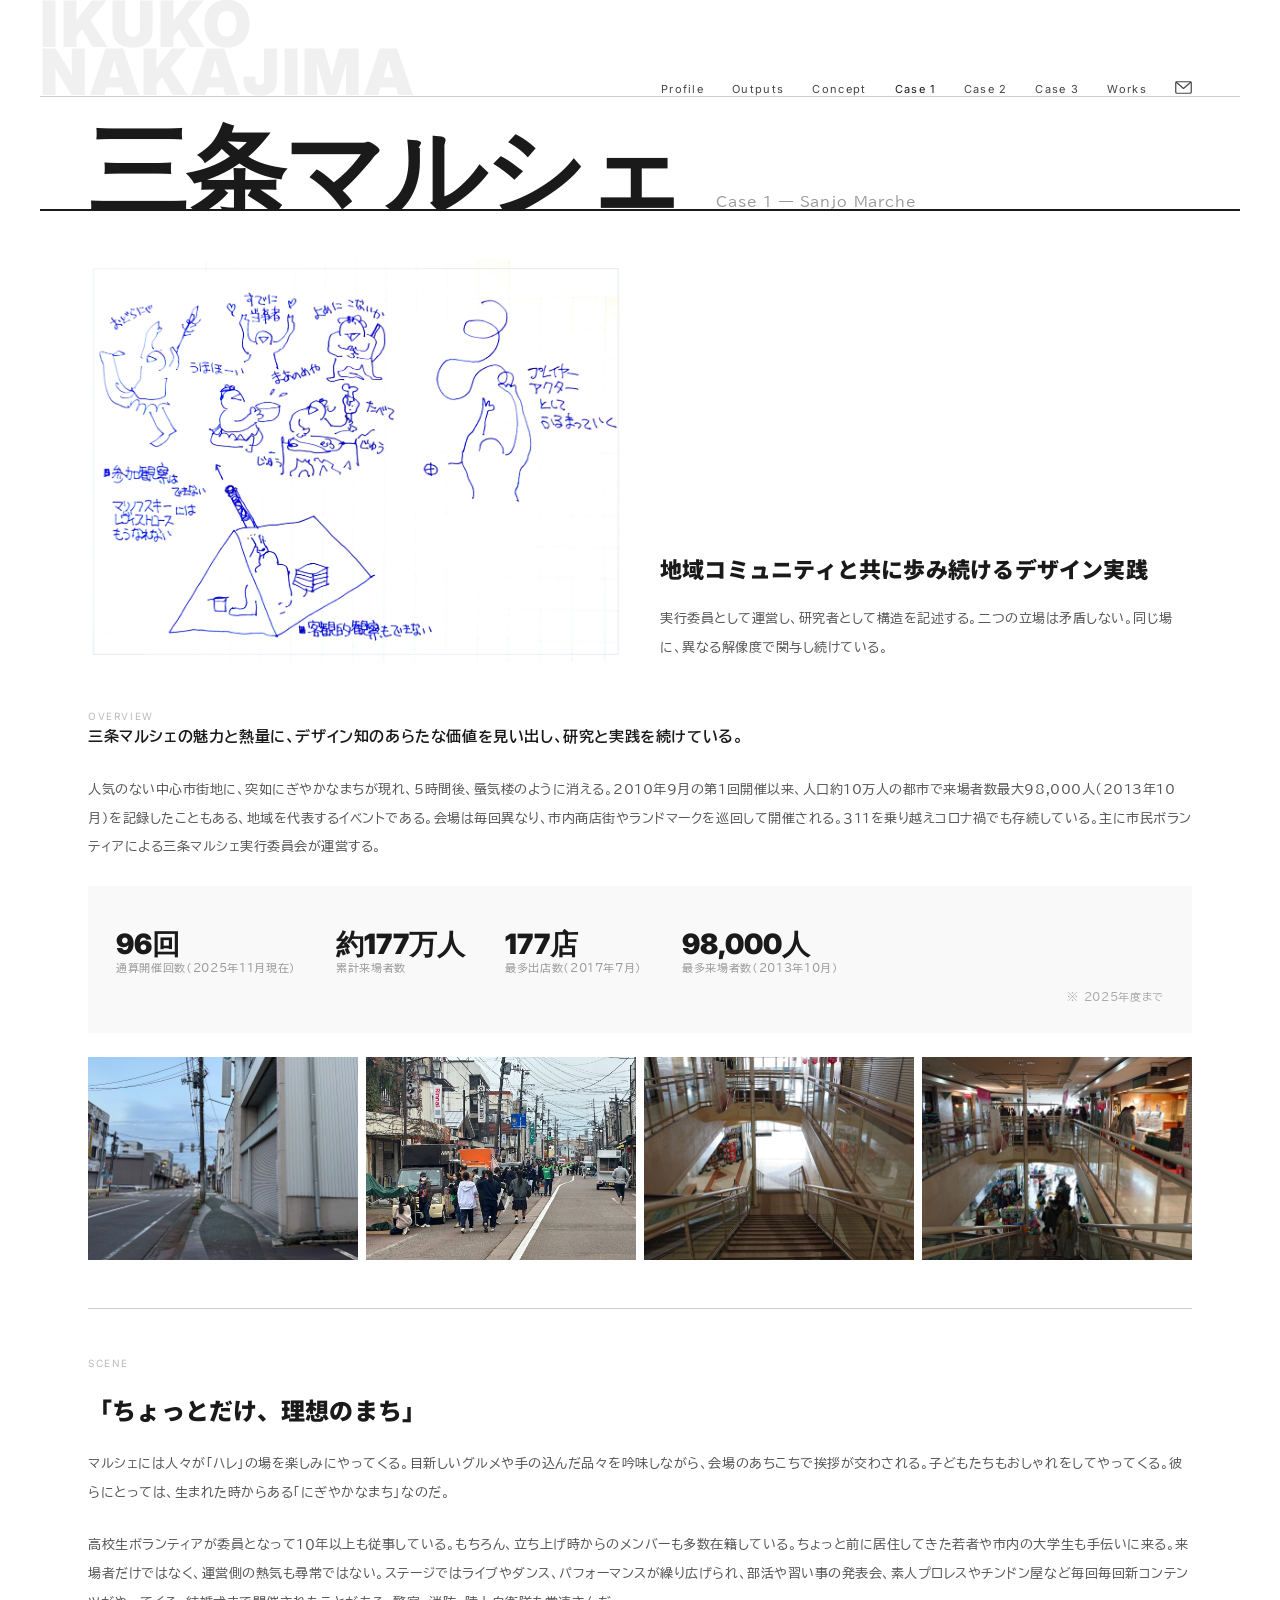
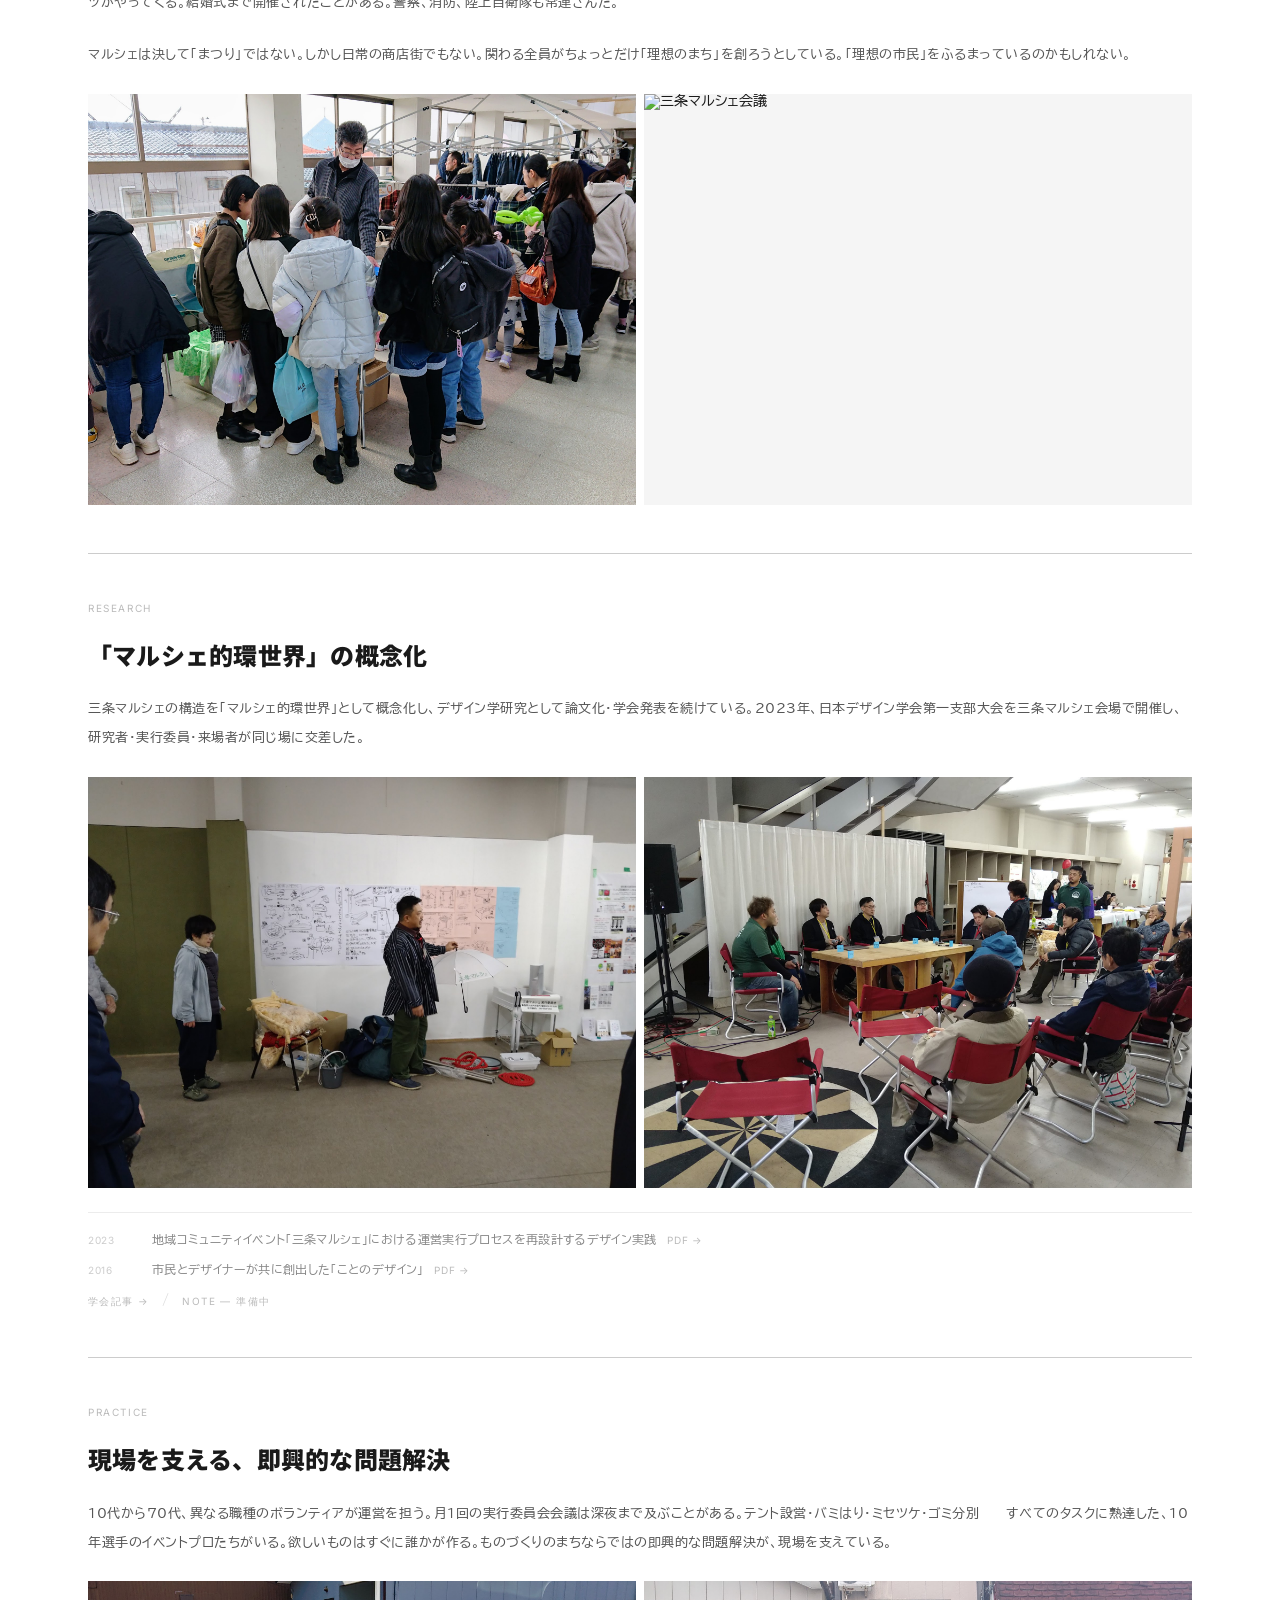
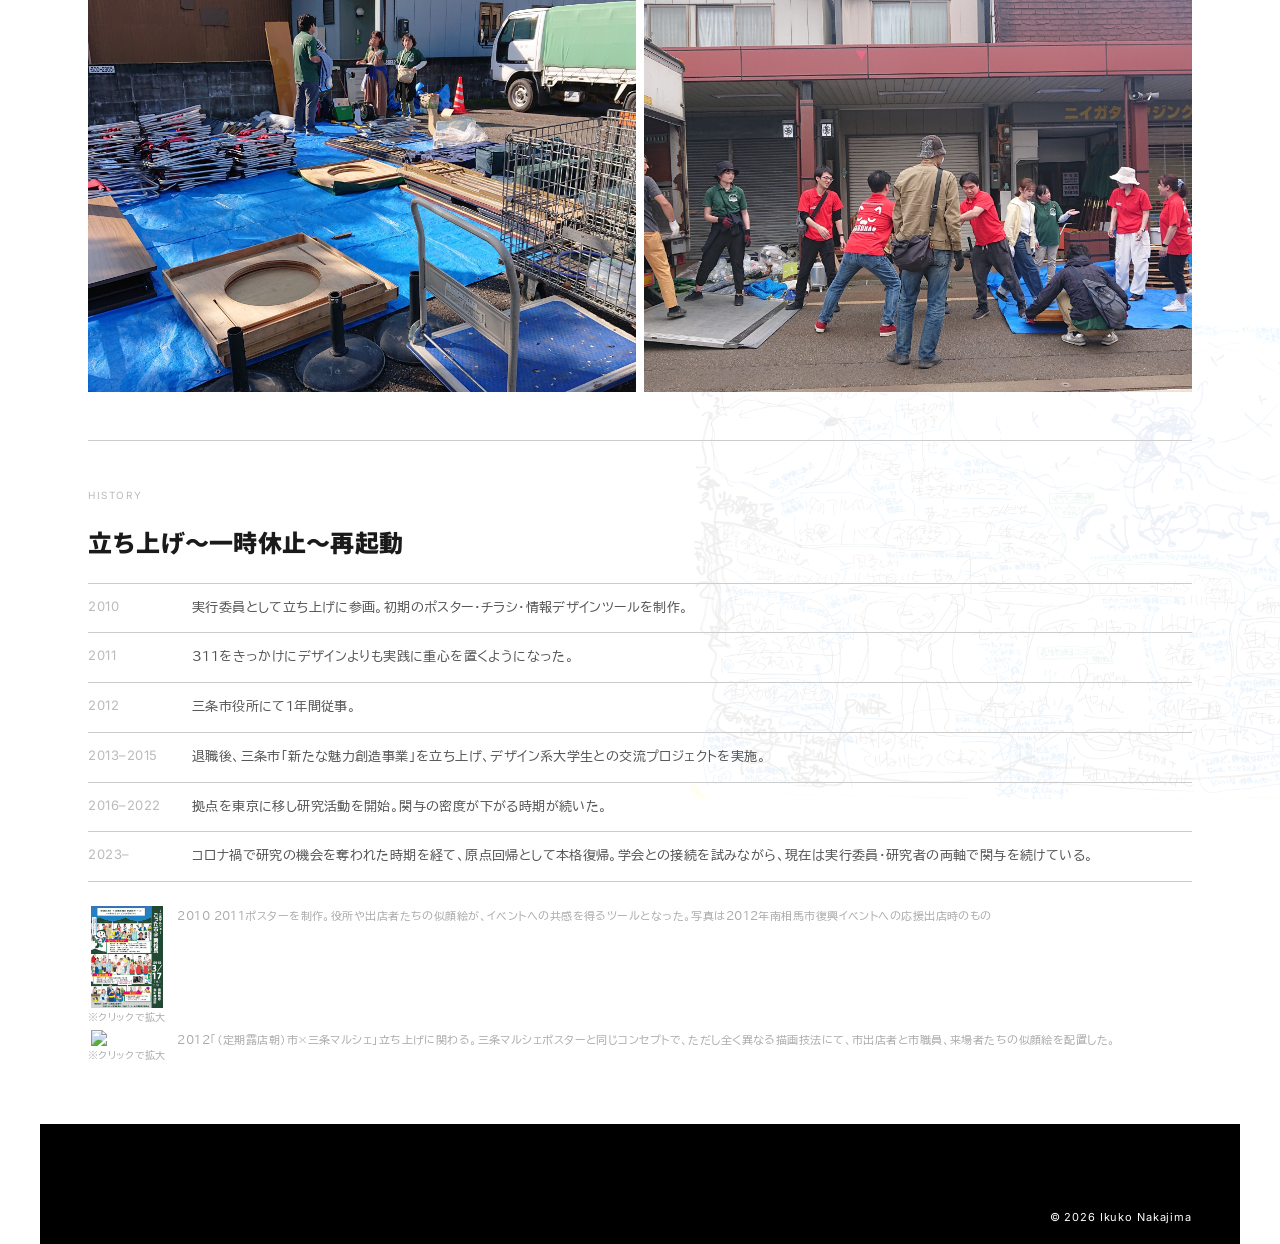
==== commit f9371368: "Add files via upload" ====
--- a/case1.html
+++ b/case1.html
@@ -382,9 +382,24 @@
       <div style="font-size: 13px; line-height: 1.9; color: #555; letter-spacing: 0.03em;">コロナ禍で研究の機会を奪われた時期を経て、原点回帰として本格復帰。学会との接続を試みながら、現在は実行委員・研究者の両軸で関与を続けている。</div>
     </div>
   </div>
-  <div style="margin-top: 8px; display: flex; gap: 12px; align-items: flex-end;">
-    <img src="marche/0307_南相馬マルシェB5.jpg" style="width: 72px; flex-shrink: 0; display: block; cursor: zoom-in;" onclick="document.getElementById('poster-modal').style.display='flex'">
+  <div style="margin-top: 8px; display: flex; gap: 12px; align-items: flex-start;">
+    <div style="flex-shrink: 0; display: flex; flex-direction: column; align-items: center; gap: 4px;">
+      <img src="marche/0307_南相馬マルシェB5.jpg" style="width: 72px; display: block; cursor: zoom-in;" onclick="document.getElementById('poster-modal').style.display='flex'">
+      <span style="font-size: 10px; color: #aaa; letter-spacing: 0.03em;">※クリックで拡大</span>
+    </div>
     <p style="font-size: 11px; color: #aaa; letter-spacing: 0.04em; line-height: 1.8;">2010_2011ポスターを制作。役所や出店者たちの似顔絵が、イベントへの共感を得るツールとなった。写真は2012年南相馬市復興イベントへの応援出店時のもの</p>
+  </div>
+
+  <div style="margin-top: 8px; display: flex; gap: 12px; align-items: flex-start;">
+    <div style="flex-shrink: 0; display: flex; flex-direction: column; align-items: center; gap: 4px;">
+      <img src="key/IMG_8223.JPG" style="width: 72px; display: block; cursor: zoom-in;" onclick="document.getElementById('poster-modal2').style.display='flex'">
+      <span style="font-size: 10px; color: #aaa; letter-spacing: 0.03em;">※クリックで拡大</span>
+    </div>
+    <p style="font-size: 11px; color: #aaa; letter-spacing: 0.04em; line-height: 1.8;">2012「（定期露店朝）市×三条マルシェ」立ち上げに関わる。三条マルシェポスターと同じコンセプトで、ただし全く異なる描画技法にて、市出店者と市職員、来場者たちの似顔絵を配置した。</p>
+  </div>
+
+  <div id="poster-modal2" style="display:none; position:fixed; inset:0; background:rgba(0,0,0,0.75); z-index:1000; align-items:center; justify-content:center; cursor:zoom-out;" onclick="this.style.display='none'">
+    <img src="key/IMG_8223.JPG" style="max-height:90vh; max-width:90vw; display:block;">
   </div>
 
   <div id="poster-modal" style="display:none; position:fixed; inset:0; background:rgba(0,0,0,0.75); z-index:1000; align-items:center; justify-content:center; cursor:zoom-out;" onclick="this.style.display='none'">
